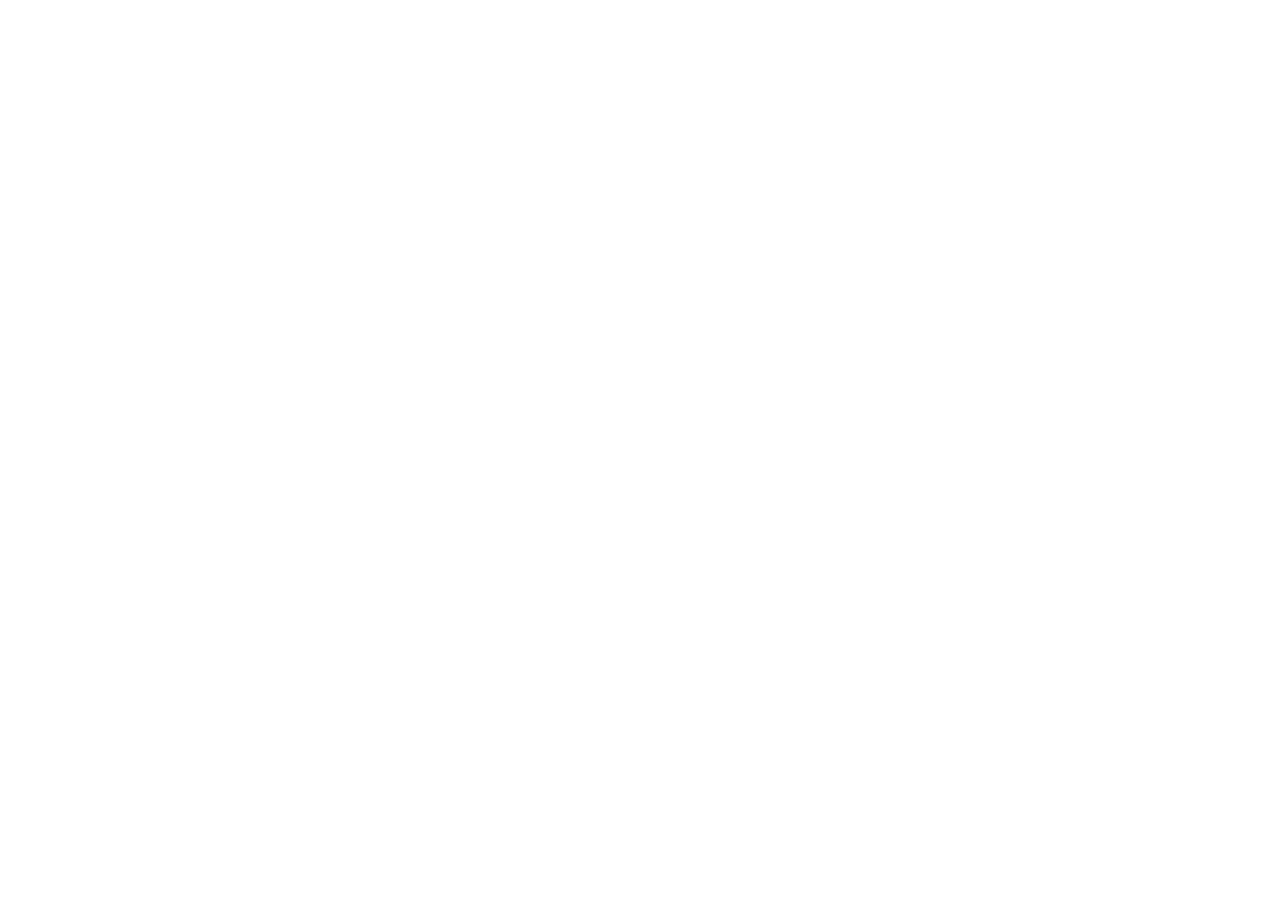
==== index.html @ 60f5cb7b "Add files via upload" ====
<!DOCTYPE html>
<html lang="en">
<head>
    <meta charset="UTF-8">
    <meta name="viewport" content="width=device-width, initial-scale=1.0">
    <title>VerusTCG</title>
</head>
<body>
    
</body>
</html>
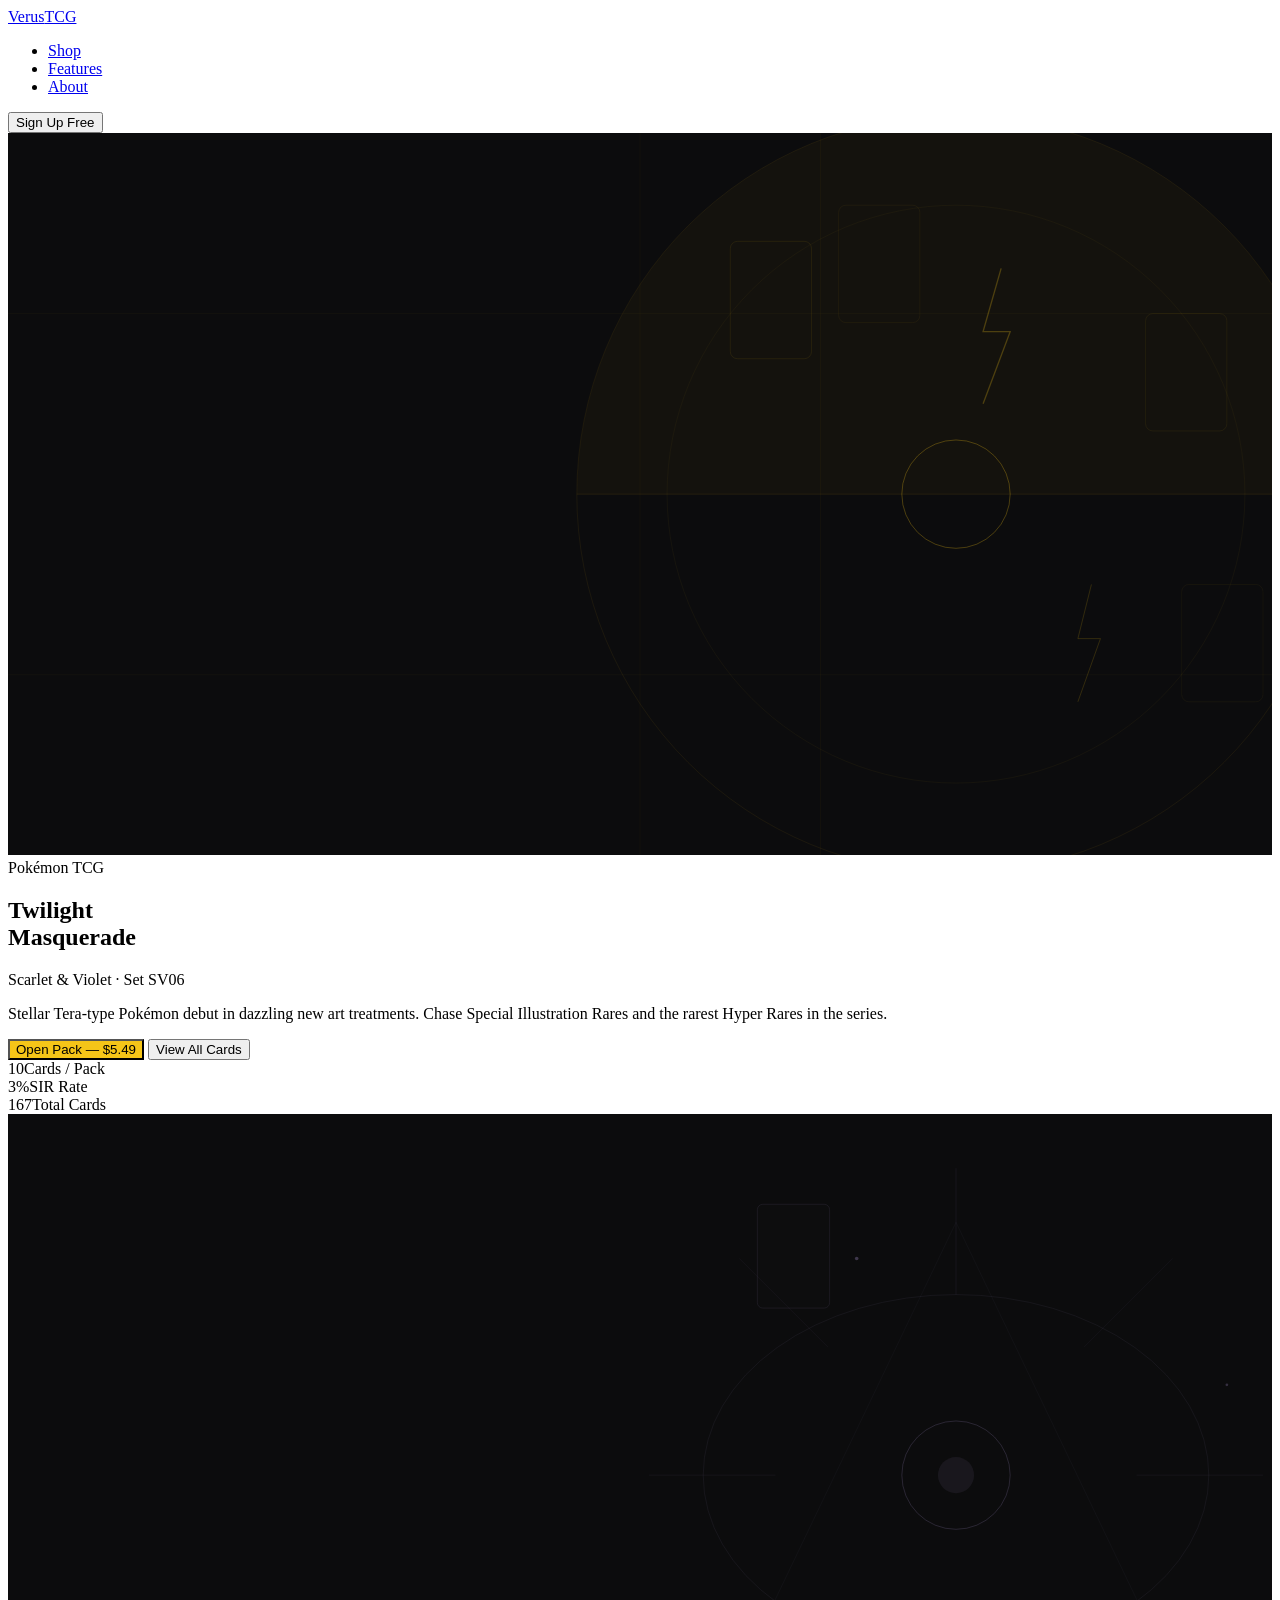
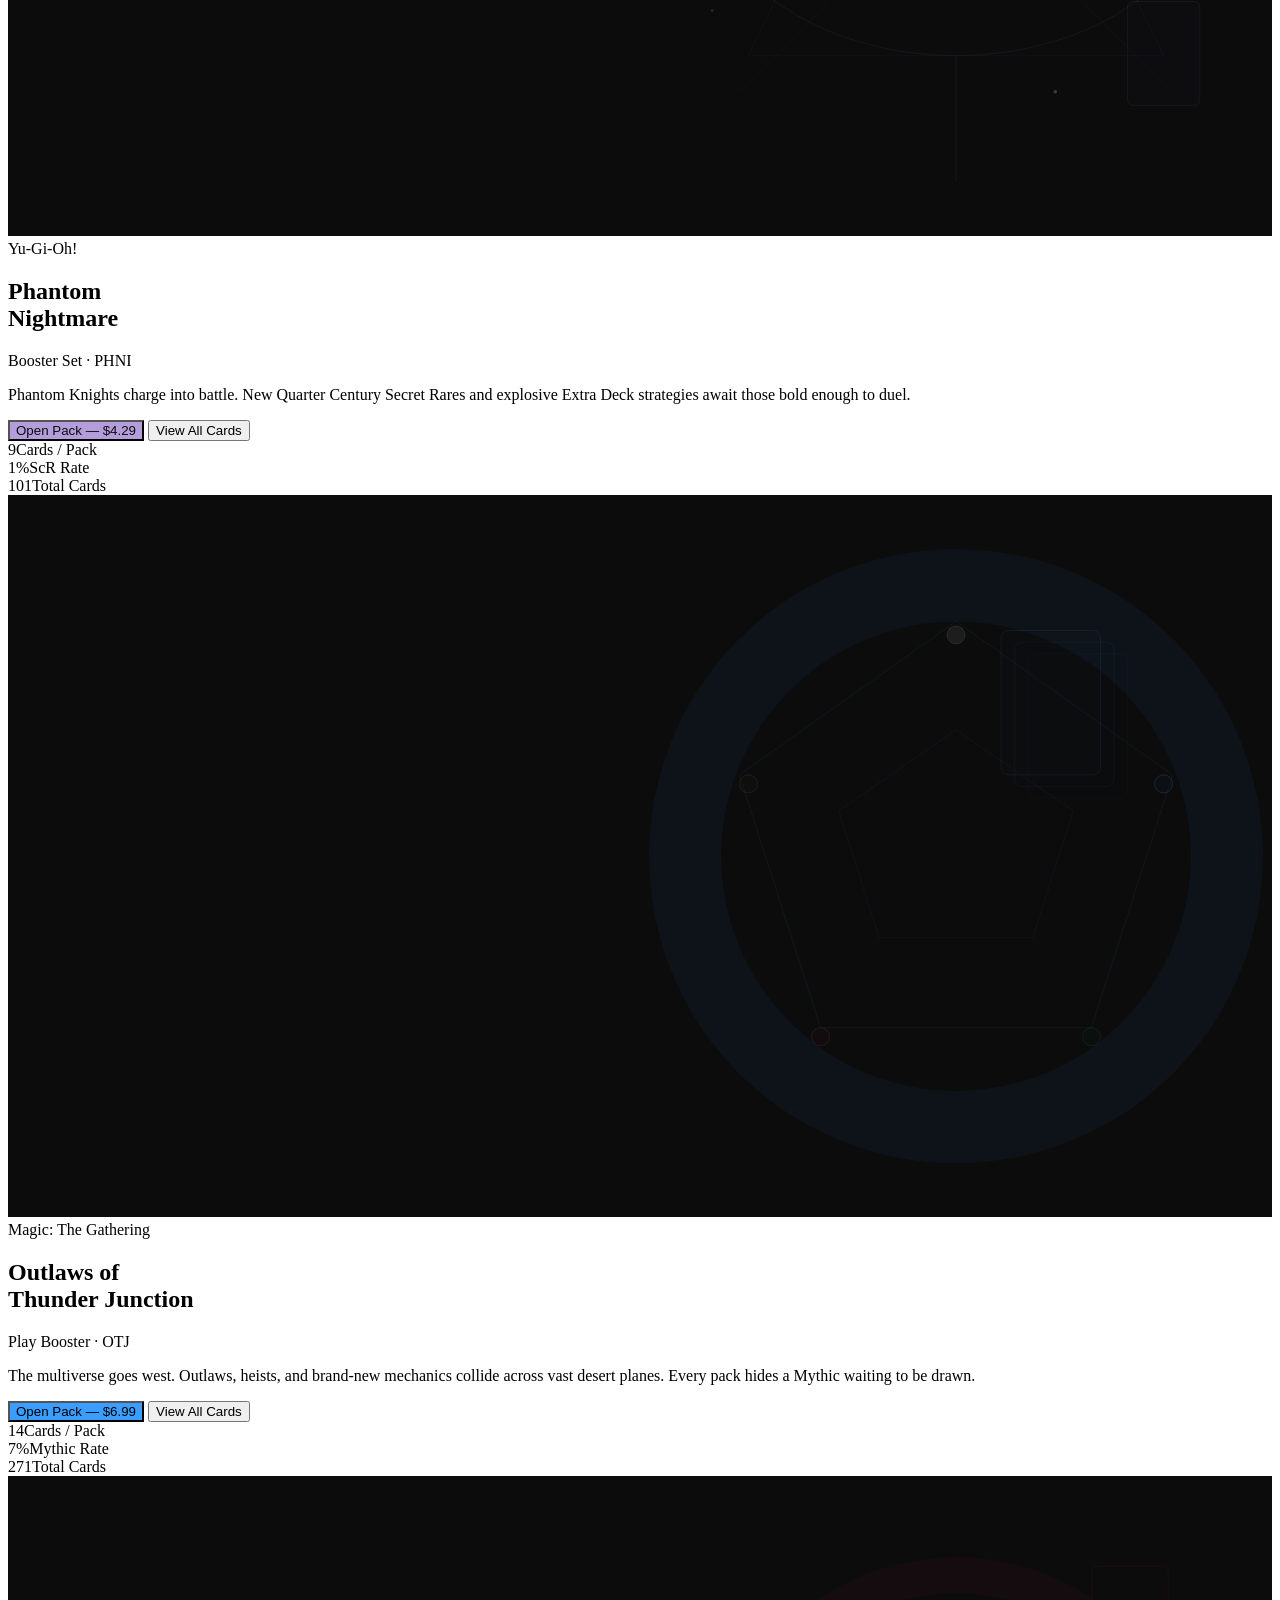
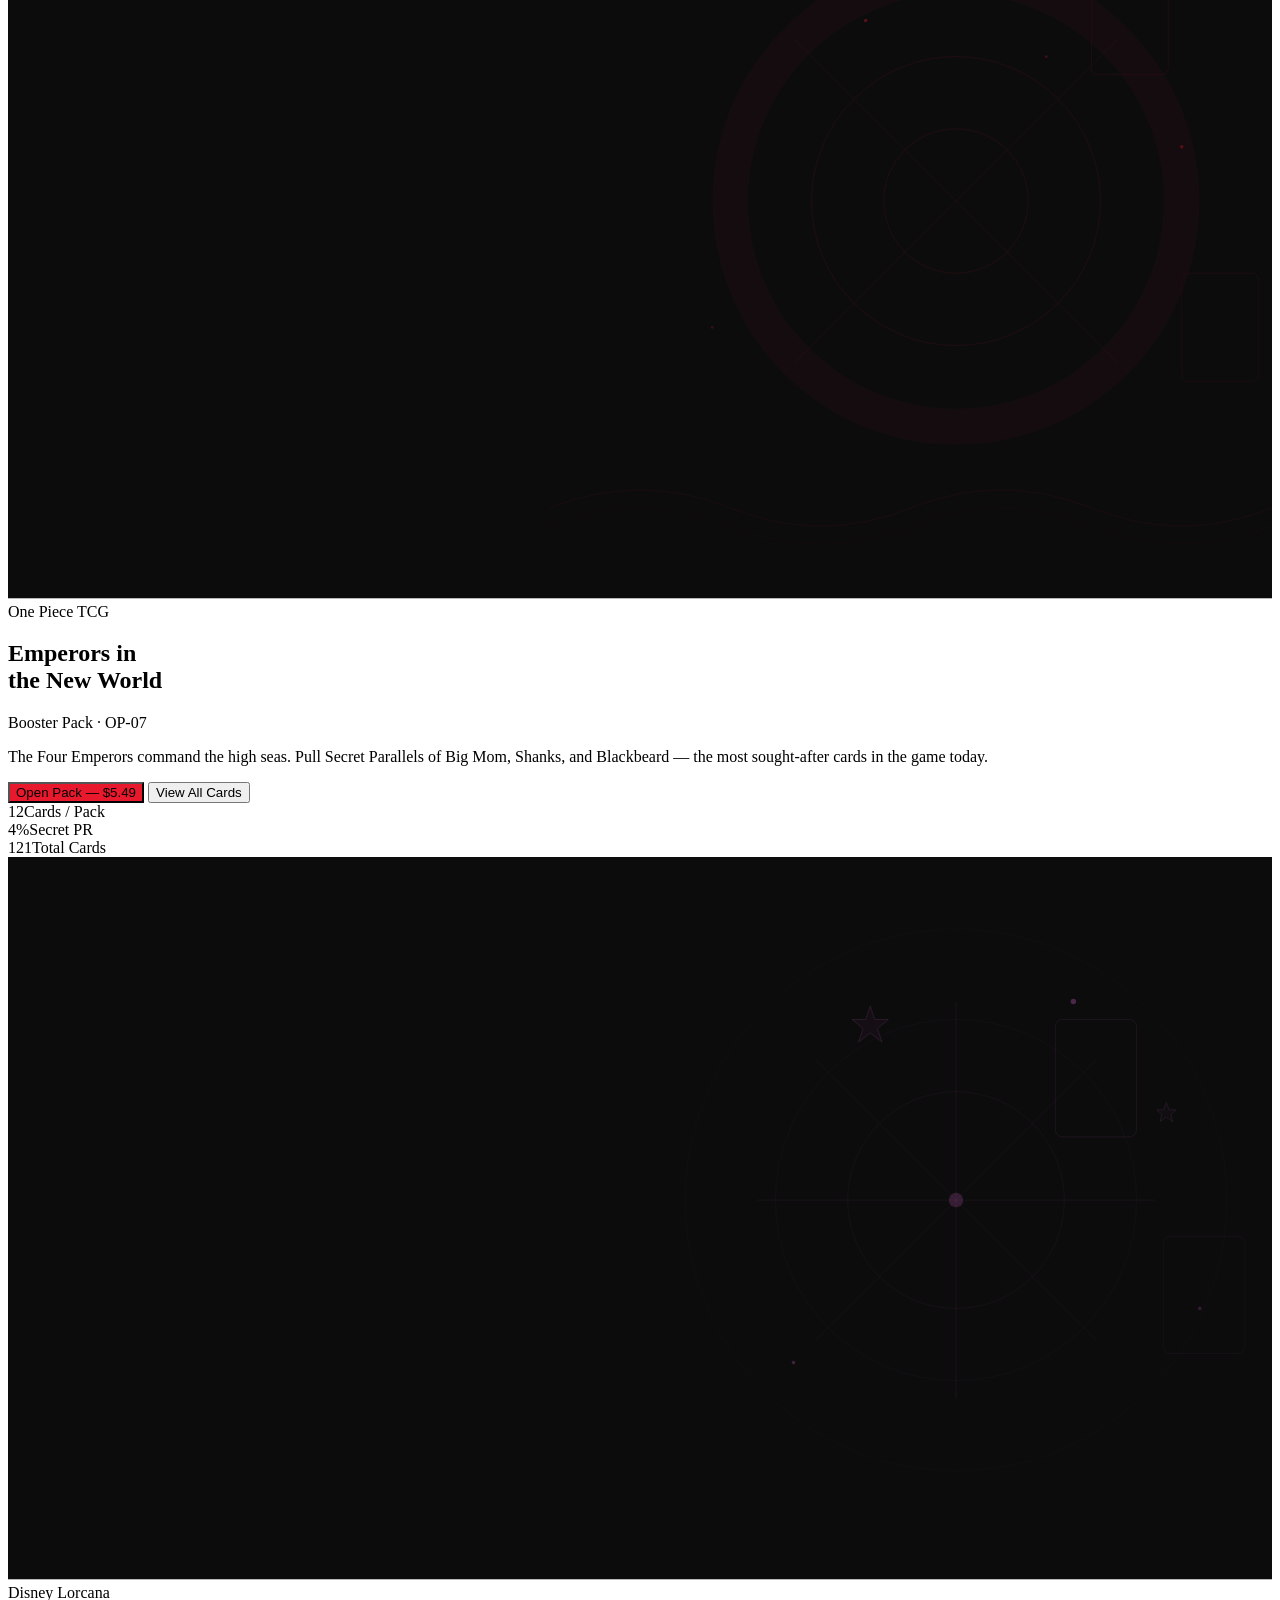
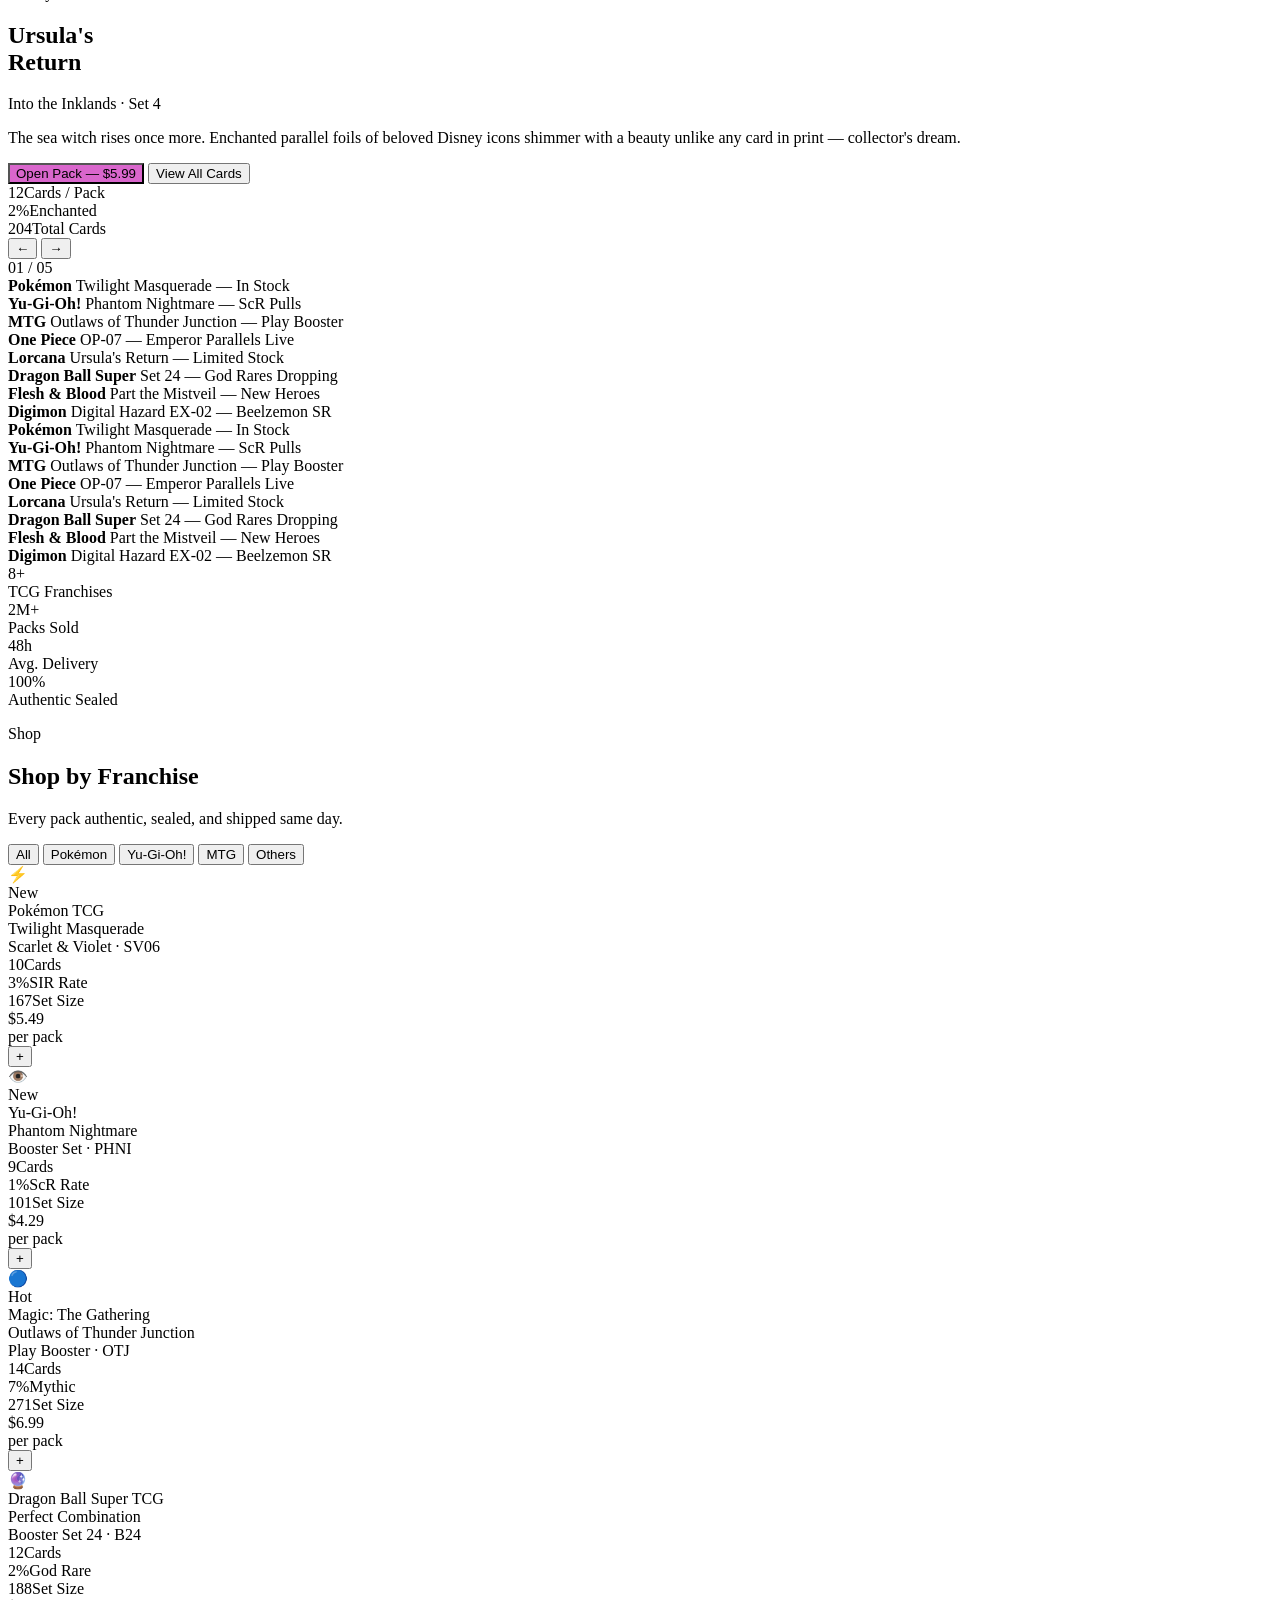
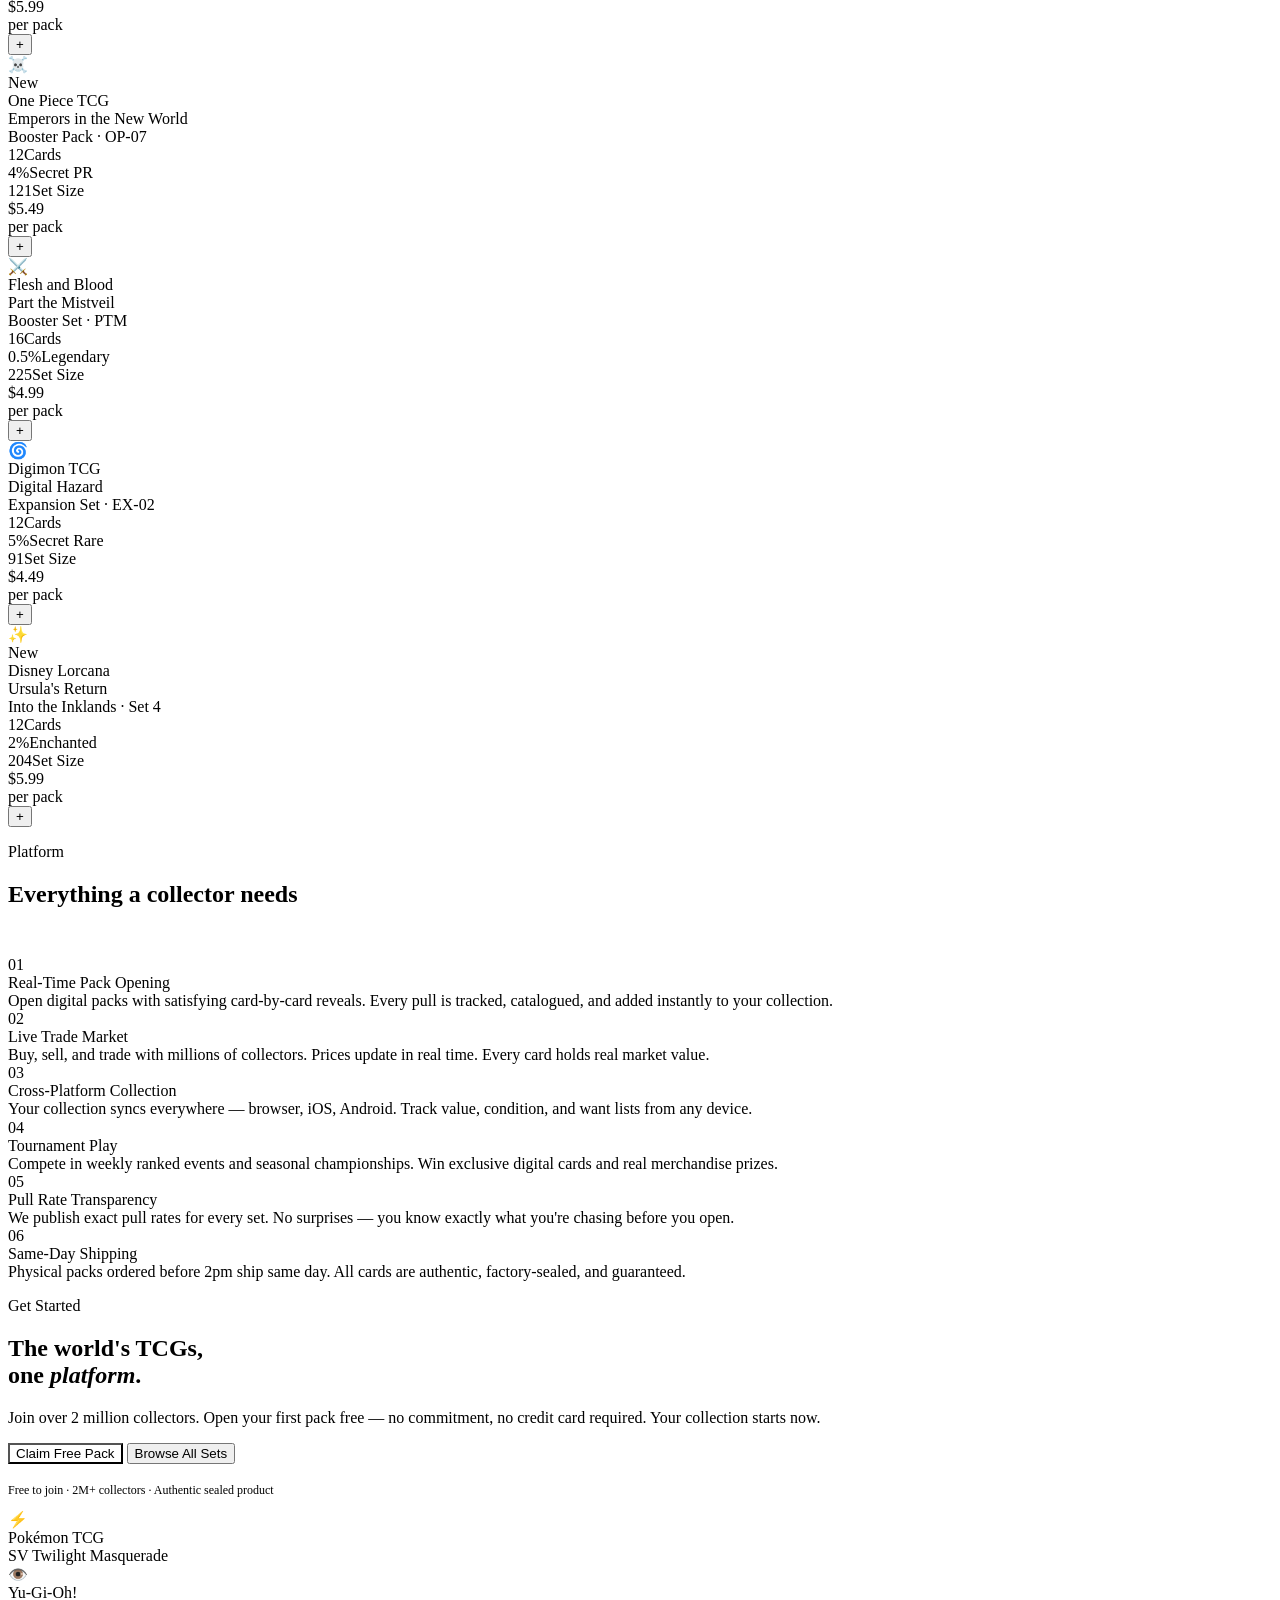
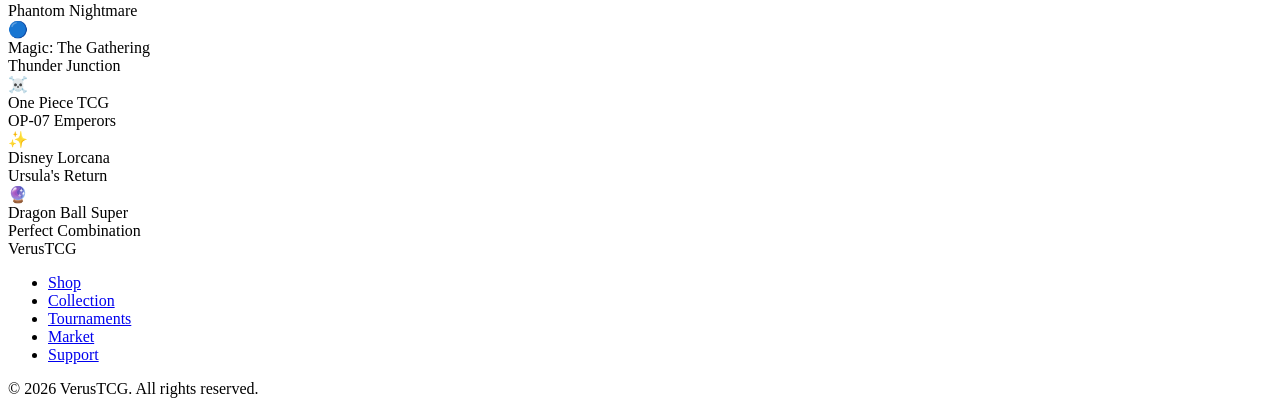
==== commit f1f1b104: "Update print statement from 'Hello' to 'Goodbye'" ====
--- a/index.html
+++ b/index.html
@@ -1,11 +1,621 @@
 <!DOCTYPE html>
 <html lang="en">
 <head>
-    <meta charset="UTF-8">
-    <meta name="viewport" content="width=device-width, initial-scale=1.0">
-    <title>VerusTCG</title>
+<meta charset="UTF-8">
+<meta name="viewport" content="width=device-width, initial-scale=1.0">
+<title>VerusTCG — Every Pack. Every Game.</title>
+<link rel="preconnect" href="https://fonts.googleapis.com">
+<link rel="preconnect" href="https://fonts.gstatic.com" crossorigin>
+<link href="https://fonts.googleapis.com/css2?family=DM+Sans:ital,wght@0,300;0,400;0,500;0,600;1,300&family=DM+Mono:wght@400;500&display=swap" rel="stylesheet">
+<link rel="stylesheet" href="style.css">
 </head>
 <body>
-    
+
+<!-- NAV -->
+<nav>
+  <a href="#" class="nav-logo">Verus<span>TCG</span></a>
+  <ul class="nav-links">
+    <li><a href="#packs">Shop</a></li>
+    <li><a href="#features">Features</a></li>
+    <li><a href="#stats">About</a></li>
+  </ul>
+  <div class="nav-right">
+    <button class="nav-btn">Sign Up Free</button>
+  </div>
+</nav>
+
+<!-- HERO SLIDESHOW -->
+<section id="hero">
+
+  <!-- Slide 1: Pokémon -->
+  <div class="slide slide-1 active" style="--slide-accent:#f5c518;">
+    <div class="slide-bg">
+      <div class="slide-art">
+        <svg width="100%" height="100%" viewBox="0 0 1400 800" preserveAspectRatio="xMidYMid slice" xmlns="http://www.w3.org/2000/svg">
+          <rect width="1400" height="800" fill="#0c0c0d"/>
+          <!-- Giant Pokéball silhouette right side -->
+          <circle cx="1050" cy="400" r="420" fill="none" stroke="#f5c518" stroke-width="0.5" opacity="0.15"/>
+          <circle cx="1050" cy="400" r="320" fill="none" stroke="#f5c518" stroke-width="0.5" opacity="0.1"/>
+          <circle cx="1050" cy="400" r="60" fill="none" stroke="#f5c518" stroke-width="1" opacity="0.3"/>
+          <line x1="630" y1="400" x2="1470" y2="400" stroke="#f5c518" stroke-width="0.5" opacity="0.2"/>
+          <!-- Pokéball top half fill hint -->
+          <path d="M630,400 A420,420 0 0 1 1470,400" fill="rgba(245,197,24,0.03)"/>
+          <!-- Floating card shapes -->
+          <rect x="800" y="120" width="90" height="130" rx="8" fill="none" stroke="#f5c518" stroke-width="0.5" opacity="0.18"/>
+          <rect x="920" y="80" width="90" height="130" rx="8" fill="none" stroke="#f5c518" stroke-width="0.5" opacity="0.12"/>
+          <rect x="1260" y="200" width="90" height="130" rx="8" fill="none" stroke="#f5c518" stroke-width="0.5" opacity="0.14"/>
+          <rect x="1300" y="500" width="90" height="130" rx="8" fill="none" stroke="#f5c518" stroke-width="0.5" opacity="0.1"/>
+          <!-- Grid lines -->
+          <line x1="700" y1="0" x2="700" y2="800" stroke="rgba(245,197,24,0.04)" stroke-width="1"/>
+          <line x1="900" y1="0" x2="900" y2="800" stroke="rgba(245,197,24,0.04)" stroke-width="1"/>
+          <line x1="0" y1="200" x2="1400" y2="200" stroke="rgba(245,197,24,0.03)" stroke-width="1"/>
+          <line x1="0" y1="600" x2="1400" y2="600" stroke="rgba(245,197,24,0.03)" stroke-width="1"/>
+          <!-- Electric bolts -->
+          <polyline points="1100,150 1080,220 1110,220 1080,300" fill="none" stroke="#f5c518" stroke-width="1.5" opacity="0.25"/>
+          <polyline points="1200,500 1185,560 1210,560 1185,630" fill="none" stroke="#f5c518" stroke-width="1" opacity="0.18"/>
+        </svg>
+      </div>
+    </div>
+    <div class="slide-overlay"></div>
+    <div class="slide-content">
+      <div class="slide-franchise" style="--slide-accent:#f5c518;">Pokémon TCG</div>
+      <h1 class="slide-title">Twilight<br>Masquerade</h1>
+      <p class="slide-set">Scarlet &amp; Violet · Set SV06</p>
+      <p class="slide-desc">Stellar Tera-type Pokémon debut in dazzling new art treatments. Chase Special Illustration Rares and the rarest Hyper Rares in the series.</p>
+      <div class="slide-actions">
+        <button class="btn-solid" style="background:#f5c518;">Open Pack — $5.49</button>
+        <button class="btn-ghost">View All Cards</button>
+      </div>
+    </div>
+    <div class="slide-strip">
+      <div class="strip-stat"><span class="strip-val">10</span>Cards / Pack</div>
+      <div class="strip-stat"><span class="strip-val">3%</span>SIR Rate</div>
+      <div class="strip-stat"><span class="strip-val">167</span>Total Cards</div>
+    </div>
+  </div>
+
+  <!-- Slide 2: Yu-Gi-Oh! -->
+  <div class="slide slide-2" style="--slide-accent:#b39ddb;">
+    <div class="slide-bg">
+      <div class="slide-art">
+        <svg width="100%" height="100%" viewBox="0 0 1400 800" preserveAspectRatio="xMidYMid slice" xmlns="http://www.w3.org/2000/svg">
+          <rect width="1400" height="800" fill="#0c0c0d"/>
+          <!-- Millennium Eye symbol -->
+          <ellipse cx="1050" cy="400" rx="280" ry="200" fill="none" stroke="#b39ddb" stroke-width="0.5" opacity="0.15"/>
+          <ellipse cx="1050" cy="400" rx="60" ry="60" fill="none" stroke="#b39ddb" stroke-width="0.8" opacity="0.25"/>
+          <circle cx="1050" cy="400" r="20" fill="rgba(179,157,219,0.08)"/>
+          <!-- Rays from eye -->
+          <line x1="1050" y1="200" x2="1050" y2="60" stroke="#b39ddb" stroke-width="0.5" opacity="0.15"/>
+          <line x1="1050" y1="600" x2="1050" y2="740" stroke="#b39ddb" stroke-width="0.5" opacity="0.15"/>
+          <line x1="850" y1="400" x2="710" y2="400" stroke="#b39ddb" stroke-width="0.5" opacity="0.12"/>
+          <line x1="1250" y1="400" x2="1390" y2="400" stroke="#b39ddb" stroke-width="0.5" opacity="0.12"/>
+          <line x1="908" y1="258" x2="810" y2="160" stroke="#b39ddb" stroke-width="0.5" opacity="0.1"/>
+          <line x1="1192" y1="258" x2="1290" y2="160" stroke="#b39ddb" stroke-width="0.5" opacity="0.1"/>
+          <line x1="908" y1="542" x2="810" y2="640" stroke="#b39ddb" stroke-width="0.5" opacity="0.1"/>
+          <line x1="1192" y1="542" x2="1290" y2="640" stroke="#b39ddb" stroke-width="0.5" opacity="0.1"/>
+          <!-- Card silhouettes -->
+          <rect x="830" y="100" width="80" height="115" rx="6" fill="rgba(179,157,219,0.04)" stroke="#b39ddb" stroke-width="0.5" opacity="0.2"/>
+          <rect x="1240" y="540" width="80" height="115" rx="6" fill="rgba(179,157,219,0.04)" stroke="#b39ddb" stroke-width="0.5" opacity="0.15"/>
+          <!-- Stars scattered -->
+          <circle cx="940" cy="160" r="2" fill="#b39ddb" opacity="0.3"/>
+          <circle cx="1160" cy="640" r="2" fill="#b39ddb" opacity="0.3"/>
+          <circle cx="1350" cy="300" r="1.5" fill="#b39ddb" opacity="0.25"/>
+          <circle cx="780" cy="550" r="1.5" fill="#b39ddb" opacity="0.2"/>
+          <!-- Pyramid triangle hint -->
+          <polygon points="1050,120 820,600 1280,600" fill="none" stroke="#b39ddb" stroke-width="0.4" opacity="0.1"/>
+        </svg>
+      </div>
+    </div>
+    <div class="slide-overlay"></div>
+    <div class="slide-content">
+      <div class="slide-franchise" style="--slide-accent:#b39ddb;">Yu-Gi-Oh!</div>
+      <h1 class="slide-title">Phantom<br>Nightmare</h1>
+      <p class="slide-set">Booster Set · PHNI</p>
+      <p class="slide-desc">Phantom Knights charge into battle. New Quarter Century Secret Rares and explosive Extra Deck strategies await those bold enough to duel.</p>
+      <div class="slide-actions">
+        <button class="btn-solid" style="background:#b39ddb;color:#0c0c0d;">Open Pack — $4.29</button>
+        <button class="btn-ghost">View All Cards</button>
+      </div>
+    </div>
+    <div class="slide-strip">
+      <div class="strip-stat"><span class="strip-val">9</span>Cards / Pack</div>
+      <div class="strip-stat"><span class="strip-val">1%</span>ScR Rate</div>
+      <div class="strip-stat"><span class="strip-val">101</span>Total Cards</div>
+    </div>
+  </div>
+
+  <!-- Slide 3: Magic The Gathering -->
+  <div class="slide slide-3" style="--slide-accent:#3b9eff;">
+    <div class="slide-bg">
+      <div class="slide-art">
+        <svg width="100%" height="100%" viewBox="0 0 1400 800" preserveAspectRatio="xMidYMid slice" xmlns="http://www.w3.org/2000/svg">
+          <rect width="1400" height="800" fill="#0c0c0d"/>
+          <!-- MTG pentagon (5 colors) -->
+          <polygon points="1050,140 1290,310 1200,590 900,590 810,310" fill="none" stroke="#3b9eff" stroke-width="0.6" opacity="0.15"/>
+          <!-- Inner pentagon -->
+          <polygon points="1050,260 1180,350 1135,490 965,490 920,350" fill="none" stroke="#3b9eff" stroke-width="0.5" opacity="0.12"/>
+          <!-- Mana color dots -->
+          <circle cx="1050" cy="155" r="10" fill="rgba(255,255,255,0.07)" stroke="rgba(255,255,255,0.2)" stroke-width="0.5"/>
+          <circle cx="1280" cy="320" r="10" fill="rgba(59,158,255,0.07)" stroke="#3b9eff" stroke-width="0.5" opacity="0.4"/>
+          <circle cx="1200" cy="600" r="10" fill="rgba(0,180,80,0.07)" stroke="#00b450" stroke-width="0.5" opacity="0.3"/>
+          <circle cx="900" cy="600" r="10" fill="rgba(255,80,80,0.07)" stroke="#ff5050" stroke-width="0.5" opacity="0.3"/>
+          <circle cx="820" cy="320" r="10" fill="rgba(180,120,60,0.07)" stroke="#b4783c" stroke-width="0.5" opacity="0.3"/>
+          <!-- Large card stack on right -->
+          <rect x="1100" y="150" width="110" height="160" rx="8" fill="rgba(59,158,255,0.04)" stroke="#3b9eff" stroke-width="0.5" opacity="0.2"/>
+          <rect x="1115" y="163" width="110" height="160" rx="8" fill="rgba(59,158,255,0.03)" stroke="#3b9eff" stroke-width="0.4" opacity="0.15"/>
+          <rect x="1130" y="176" width="110" height="160" rx="8" fill="rgba(59,158,255,0.03)" stroke="#3b9eff" stroke-width="0.3" opacity="0.1"/>
+          <!-- Orbits -->
+          <circle cx="1050" cy="400" r="300" fill="none" stroke="rgba(59,158,255,0.05)" stroke-width="80"/>
+        </svg>
+      </div>
+    </div>
+    <div class="slide-overlay"></div>
+    <div class="slide-content">
+      <div class="slide-franchise" style="--slide-accent:#3b9eff;">Magic: The Gathering</div>
+      <h1 class="slide-title">Outlaws of<br>Thunder Junction</h1>
+      <p class="slide-set">Play Booster · OTJ</p>
+      <p class="slide-desc">The multiverse goes west. Outlaws, heists, and brand-new mechanics collide across vast desert planes. Every pack hides a Mythic waiting to be drawn.</p>
+      <div class="slide-actions">
+        <button class="btn-solid" style="background:#3b9eff;">Open Pack — $6.99</button>
+        <button class="btn-ghost">View All Cards</button>
+      </div>
+    </div>
+    <div class="slide-strip">
+      <div class="strip-stat"><span class="strip-val">14</span>Cards / Pack</div>
+      <div class="strip-stat"><span class="strip-val">7%</span>Mythic Rate</div>
+      <div class="strip-stat"><span class="strip-val">271</span>Total Cards</div>
+    </div>
+  </div>
+
+  <!-- Slide 4: One Piece -->
+  <div class="slide slide-4" style="--slide-accent:#e8192c;">
+    <div class="slide-bg">
+      <div class="slide-art">
+        <svg width="100%" height="100%" viewBox="0 0 1400 800" preserveAspectRatio="xMidYMid slice" xmlns="http://www.w3.org/2000/svg">
+          <rect width="1400" height="800" fill="#0c0c0d"/>
+          <!-- Skull crossbones / Jolly Roger abstract -->
+          <circle cx="1050" cy="360" r="160" fill="none" stroke="#e8192c" stroke-width="0.6" opacity="0.18"/>
+          <circle cx="1050" cy="360" r="80" fill="rgba(232,25,44,0.04)" stroke="#e8192c" stroke-width="0.5" opacity="0.2"/>
+          <!-- Crossbones X shape -->
+          <line x1="870" y1="180" x2="1230" y2="540" stroke="#e8192c" stroke-width="0.6" opacity="0.12"/>
+          <line x1="1230" y1="180" x2="870" y2="540" stroke="#e8192c" stroke-width="0.6" opacity="0.12"/>
+          <!-- Wave lines bottom -->
+          <path d="M600,700 Q700,660 800,700 Q900,740 1000,700 Q1100,660 1200,700 Q1300,740 1400,700" fill="none" stroke="#e8192c" stroke-width="0.6" opacity="0.12"/>
+          <path d="M600,720 Q700,680 800,720 Q900,760 1000,720 Q1100,680 1200,720 Q1300,760 1400,720" fill="none" stroke="#e8192c" stroke-width="0.4" opacity="0.08"/>
+          <!-- Stars (Going Merry) -->
+          <circle cx="950" cy="160" r="2" fill="#e8192c" opacity="0.35"/>
+          <circle cx="1150" cy="200" r="1.5" fill="#e8192c" opacity="0.25"/>
+          <circle cx="1300" cy="300" r="2" fill="#e8192c" opacity="0.3"/>
+          <circle cx="780" cy="500" r="1.5" fill="#e8192c" opacity="0.2"/>
+          <!-- Card silhouettes vertical -->
+          <rect x="1200" y="100" width="85" height="120" rx="7" fill="none" stroke="#e8192c" stroke-width="0.5" opacity="0.2"/>
+          <rect x="1300" y="440" width="85" height="120" rx="7" fill="none" stroke="#e8192c" stroke-width="0.5" opacity="0.15"/>
+          <!-- Ring glow -->
+          <circle cx="1050" cy="360" r="250" fill="none" stroke="#e8192c" stroke-width="40" opacity="0.03"/>
+        </svg>
+      </div>
+    </div>
+    <div class="slide-overlay"></div>
+    <div class="slide-content">
+      <div class="slide-franchise" style="--slide-accent:#e8192c;">One Piece TCG</div>
+      <h1 class="slide-title">Emperors in<br>the New World</h1>
+      <p class="slide-set">Booster Pack · OP-07</p>
+      <p class="slide-desc">The Four Emperors command the high seas. Pull Secret Parallels of Big Mom, Shanks, and Blackbeard — the most sought-after cards in the game today.</p>
+      <div class="slide-actions">
+        <button class="btn-solid" style="background:#e8192c;">Open Pack — $5.49</button>
+        <button class="btn-ghost">View All Cards</button>
+      </div>
+    </div>
+    <div class="slide-strip">
+      <div class="strip-stat"><span class="strip-val">12</span>Cards / Pack</div>
+      <div class="strip-stat"><span class="strip-val">4%</span>Secret PR</div>
+      <div class="strip-stat"><span class="strip-val">121</span>Total Cards</div>
+    </div>
+  </div>
+
+  <!-- Slide 5: Disney Lorcana -->
+  <div class="slide slide-5" style="--slide-accent:#d966cc;">
+    <div class="slide-bg">
+      <div class="slide-art">
+        <svg width="100%" height="100%" viewBox="0 0 1400 800" preserveAspectRatio="xMidYMid slice" xmlns="http://www.w3.org/2000/svg">
+          <rect width="1400" height="800" fill="#0c0c0d"/>
+          <!-- Magic wand star burst -->
+          <circle cx="1050" cy="380" r="8" fill="rgba(217,102,204,0.2)"/>
+          <!-- Sparkle lines from center -->
+          <line x1="1050" y1="380" x2="1050" y2="160" stroke="#d966cc" stroke-width="0.6" opacity="0.15"/>
+          <line x1="1050" y1="380" x2="1050" y2="600" stroke="#d966cc" stroke-width="0.6" opacity="0.15"/>
+          <line x1="1050" y1="380" x2="830" y2="380" stroke="#d966cc" stroke-width="0.6" opacity="0.12"/>
+          <line x1="1050" y1="380" x2="1270" y2="380" stroke="#d966cc" stroke-width="0.6" opacity="0.12"/>
+          <line x1="1050" y1="380" x2="894" y2="224" stroke="#d966cc" stroke-width="0.5" opacity="0.1"/>
+          <line x1="1050" y1="380" x2="1206" y2="224" stroke="#d966cc" stroke-width="0.5" opacity="0.1"/>
+          <line x1="1050" y1="380" x2="894" y2="536" stroke="#d966cc" stroke-width="0.5" opacity="0.1"/>
+          <line x1="1050" y1="380" x2="1206" y2="536" stroke="#d966cc" stroke-width="0.5" opacity="0.1"/>
+          <!-- Concentric rings (enchanted glow) -->
+          <circle cx="1050" cy="380" r="120" fill="none" stroke="#d966cc" stroke-width="0.5" opacity="0.12"/>
+          <circle cx="1050" cy="380" r="200" fill="none" stroke="#d966cc" stroke-width="0.5" opacity="0.08"/>
+          <circle cx="1050" cy="380" r="300" fill="none" stroke="#d966cc" stroke-width="0.4" opacity="0.06"/>
+          <!-- Star sparkles scattered -->
+          <polygon points="950,180 955,165 960,180 975,180 963,190 968,205 955,195 942,205 947,190 935,180" fill="rgba(217,102,204,0.15)" stroke="#d966cc" stroke-width="0.5" opacity="0.3"/>
+          <polygon points="1280,280 1283,272 1286,280 1294,280 1288,285 1290,293 1283,288 1276,293 1278,285 1272,280" fill="rgba(217,102,204,0.1)" stroke="#d966cc" stroke-width="0.5" opacity="0.25"/>
+          <circle cx="1180" cy="160" r="3" fill="#d966cc" opacity="0.3"/>
+          <circle cx="870" cy="560" r="2" fill="#d966cc" opacity="0.25"/>
+          <circle cx="1320" cy="500" r="2" fill="#d966cc" opacity="0.2"/>
+          <!-- Card frames - enchanted style -->
+          <rect x="1160" y="180" width="90" height="130" rx="8" fill="none" stroke="#d966cc" stroke-width="0.5" opacity="0.2"/>
+          <rect x="1280" y="420" width="90" height="130" rx="8" fill="none" stroke="#d966cc" stroke-width="0.4" opacity="0.15"/>
+        </svg>
+      </div>
+    </div>
+    <div class="slide-overlay"></div>
+    <div class="slide-content">
+      <div class="slide-franchise" style="--slide-accent:#d966cc;">Disney Lorcana</div>
+      <h1 class="slide-title">Ursula's<br>Return</h1>
+      <p class="slide-set">Into the Inklands · Set 4</p>
+      <p class="slide-desc">The sea witch rises once more. Enchanted parallel foils of beloved Disney icons shimmer with a beauty unlike any card in print — collector's dream.</p>
+      <div class="slide-actions">
+        <button class="btn-solid" style="background:#d966cc;">Open Pack — $5.99</button>
+        <button class="btn-ghost">View All Cards</button>
+      </div>
+    </div>
+    <div class="slide-strip">
+      <div class="strip-stat"><span class="strip-val">12</span>Cards / Pack</div>
+      <div class="strip-stat"><span class="strip-val">2%</span>Enchanted</div>
+      <div class="strip-stat"><span class="strip-val">204</span>Total Cards</div>
+    </div>
+  </div>
+
+  <!-- Controls -->
+  <div class="slide-controls">
+    <div class="slide-dots">
+      <div class="dot active" data-idx="0"></div>
+      <div class="dot" data-idx="1"></div>
+      <div class="dot" data-idx="2"></div>
+      <div class="dot" data-idx="3"></div>
+      <div class="dot" data-idx="4"></div>
+    </div>
+    <div class="slide-arrows">
+      <button class="arrow-btn" id="prevBtn">&#8592;</button>
+      <button class="arrow-btn" id="nextBtn">&#8594;</button>
+    </div>
+    <span class="slide-counter" id="slideCounter">01 / 05</span>
+  </div>
+</section>
+
+<!-- TICKER -->
+<div class="ticker-wrap">
+  <div class="ticker">
+    <div class="ticker-item"><strong>Pokémon</strong> Twilight Masquerade — In Stock <div class="ticker-dot"></div></div>
+    <div class="ticker-item"><strong>Yu-Gi-Oh!</strong> Phantom Nightmare — ScR Pulls <div class="ticker-dot"></div></div>
+    <div class="ticker-item"><strong>MTG</strong> Outlaws of Thunder Junction — Play Booster <div class="ticker-dot"></div></div>
+    <div class="ticker-item"><strong>One Piece</strong> OP-07 — Emperor Parallels Live <div class="ticker-dot"></div></div>
+    <div class="ticker-item"><strong>Lorcana</strong> Ursula's Return — Limited Stock <div class="ticker-dot"></div></div>
+    <div class="ticker-item"><strong>Dragon Ball Super</strong> Set 24 — God Rares Dropping <div class="ticker-dot"></div></div>
+    <div class="ticker-item"><strong>Flesh &amp; Blood</strong> Part the Mistveil — New Heroes <div class="ticker-dot"></div></div>
+    <div class="ticker-item"><strong>Digimon</strong> Digital Hazard EX-02 — Beelzemon SR <div class="ticker-dot"></div></div>
+    <!-- duplicate for loop -->
+    <div class="ticker-item"><strong>Pokémon</strong> Twilight Masquerade — In Stock <div class="ticker-dot"></div></div>
+    <div class="ticker-item"><strong>Yu-Gi-Oh!</strong> Phantom Nightmare — ScR Pulls <div class="ticker-dot"></div></div>
+    <div class="ticker-item"><strong>MTG</strong> Outlaws of Thunder Junction — Play Booster <div class="ticker-dot"></div></div>
+    <div class="ticker-item"><strong>One Piece</strong> OP-07 — Emperor Parallels Live <div class="ticker-dot"></div></div>
+    <div class="ticker-item"><strong>Lorcana</strong> Ursula's Return — Limited Stock <div class="ticker-dot"></div></div>
+    <div class="ticker-item"><strong>Dragon Ball Super</strong> Set 24 — God Rares Dropping <div class="ticker-dot"></div></div>
+    <div class="ticker-item"><strong>Flesh &amp; Blood</strong> Part the Mistveil — New Heroes <div class="ticker-dot"></div></div>
+    <div class="ticker-item"><strong>Digimon</strong> Digital Hazard EX-02 — Beelzemon SR <div class="ticker-dot"></div></div>
+  </div>
+</div>
+
+<!-- STATS -->
+<section id="stats">
+  <div class="container">
+    <div class="stats-row">
+      <div class="stat-block">
+        <div class="stat-num">8<span>+</span></div>
+        <div class="stat-label">TCG Franchises</div>
+      </div>
+      <div class="stat-block">
+        <div class="stat-num">2M<span>+</span></div>
+        <div class="stat-label">Packs Sold</div>
+      </div>
+      <div class="stat-block">
+        <div class="stat-num">48h</div>
+        <div class="stat-label">Avg. Delivery</div>
+      </div>
+      <div class="stat-block">
+        <div class="stat-num">100<span>%</span></div>
+        <div class="stat-label">Authentic Sealed</div>
+      </div>
+    </div>
+  </div>
+</section>
+
+<!-- PACKS -->
+<section id="packs">
+  <div class="container">
+    <div class="packs-header reveal">
+      <div class="packs-header-left">
+        <p class="s-label">Shop</p>
+        <h2 class="s-title">Shop by Franchise</h2>
+        <p class="s-sub" style="margin-top:0.6rem;">Every pack authentic, sealed, and shipped same day.</p>
+      </div>
+      <div class="filter-tabs">
+        <button class="filter-tab on" data-filter="all">All</button>
+        <button class="filter-tab" data-filter="pokemon">Pokémon</button>
+        <button class="filter-tab" data-filter="yugioh">Yu-Gi-Oh!</button>
+        <button class="filter-tab" data-filter="mtg">MTG</button>
+        <button class="filter-tab" data-filter="other">Others</button>
+      </div>
+    </div>
+
+    <div class="packs-grid">
+
+      <!-- Pokémon -->
+      <div class="pack-card reveal" data-cat="pokemon" style="--pack-color:#f5c518;--pack-bg:rgba(245,197,24,0.1);">
+        <div class="pack-head">
+          <div class="pack-logo-icon">⚡</div>
+          <span class="pack-new-badge">New</span>
+        </div>
+        <div class="pack-franchise">Pokémon TCG</div>
+        <div class="pack-name">Twilight Masquerade</div>
+        <div class="pack-set">Scarlet &amp; Violet · SV06</div>
+        <div class="pack-stats">
+          <div class="pack-stat"><span class="pack-stat-val">10</span><span class="pack-stat-lbl">Cards</span></div>
+          <div class="pack-stat"><span class="pack-stat-val">3%</span><span class="pack-stat-lbl">SIR Rate</span></div>
+          <div class="pack-stat"><span class="pack-stat-val">167</span><span class="pack-stat-lbl">Set Size</span></div>
+        </div>
+        <div class="pack-footer">
+          <div><div class="pack-price">$5.49</div><div class="pack-price-sub">per pack</div></div>
+          <button class="pack-add-btn" style="--pack-color:#f5c518;">+</button>
+        </div>
+      </div>
+
+      <!-- Yu-Gi-Oh! -->
+      <div class="pack-card reveal" data-cat="yugioh" style="--pack-color:#b39ddb;--pack-bg:rgba(179,157,219,0.1);">
+        <div class="pack-head">
+          <div class="pack-logo-icon">👁️</div>
+          <span class="pack-new-badge">New</span>
+        </div>
+        <div class="pack-franchise">Yu-Gi-Oh!</div>
+        <div class="pack-name">Phantom Nightmare</div>
+        <div class="pack-set">Booster Set · PHNI</div>
+        <div class="pack-stats">
+          <div class="pack-stat"><span class="pack-stat-val">9</span><span class="pack-stat-lbl">Cards</span></div>
+          <div class="pack-stat"><span class="pack-stat-val">1%</span><span class="pack-stat-lbl">ScR Rate</span></div>
+          <div class="pack-stat"><span class="pack-stat-val">101</span><span class="pack-stat-lbl">Set Size</span></div>
+        </div>
+        <div class="pack-footer">
+          <div><div class="pack-price">$4.29</div><div class="pack-price-sub">per pack</div></div>
+          <button class="pack-add-btn" style="--pack-color:#b39ddb;">+</button>
+        </div>
+      </div>
+
+      <!-- MTG -->
+      <div class="pack-card reveal" data-cat="mtg" style="--pack-color:#3b9eff;--pack-bg:rgba(59,158,255,0.1);">
+        <div class="pack-head">
+          <div class="pack-logo-icon">🔵</div>
+          <span class="pack-new-badge">Hot</span>
+        </div>
+        <div class="pack-franchise">Magic: The Gathering</div>
+        <div class="pack-name">Outlaws of Thunder Junction</div>
+        <div class="pack-set">Play Booster · OTJ</div>
+        <div class="pack-stats">
+          <div class="pack-stat"><span class="pack-stat-val">14</span><span class="pack-stat-lbl">Cards</span></div>
+          <div class="pack-stat"><span class="pack-stat-val">7%</span><span class="pack-stat-lbl">Mythic</span></div>
+          <div class="pack-stat"><span class="pack-stat-val">271</span><span class="pack-stat-lbl">Set Size</span></div>
+        </div>
+        <div class="pack-footer">
+          <div><div class="pack-price">$6.99</div><div class="pack-price-sub">per pack</div></div>
+          <button class="pack-add-btn" style="--pack-color:#3b9eff;">+</button>
+        </div>
+      </div>
+
+      <!-- Dragon Ball Super -->
+      <div class="pack-card reveal" data-cat="other" style="--pack-color:#ff6b00;--pack-bg:rgba(255,107,0,0.1);">
+        <div class="pack-head">
+          <div class="pack-logo-icon">🔮</div>
+        </div>
+        <div class="pack-franchise">Dragon Ball Super TCG</div>
+        <div class="pack-name">Perfect Combination</div>
+        <div class="pack-set">Booster Set 24 · B24</div>
+        <div class="pack-stats">
+          <div class="pack-stat"><span class="pack-stat-val">12</span><span class="pack-stat-lbl">Cards</span></div>
+          <div class="pack-stat"><span class="pack-stat-val">2%</span><span class="pack-stat-lbl">God Rare</span></div>
+          <div class="pack-stat"><span class="pack-stat-val">188</span><span class="pack-stat-lbl">Set Size</span></div>
+        </div>
+        <div class="pack-footer">
+          <div><div class="pack-price">$5.99</div><div class="pack-price-sub">per pack</div></div>
+          <button class="pack-add-btn" style="--pack-color:#ff6b00;">+</button>
+        </div>
+      </div>
+
+      <!-- One Piece -->
+      <div class="pack-card reveal" data-cat="other" style="--pack-color:#e8192c;--pack-bg:rgba(232,25,44,0.1);">
+        <div class="pack-head">
+          <div class="pack-logo-icon">☠️</div>
+          <span class="pack-new-badge">New</span>
+        </div>
+        <div class="pack-franchise">One Piece TCG</div>
+        <div class="pack-name">Emperors in the New World</div>
+        <div class="pack-set">Booster Pack · OP-07</div>
+        <div class="pack-stats">
+          <div class="pack-stat"><span class="pack-stat-val">12</span><span class="pack-stat-lbl">Cards</span></div>
+          <div class="pack-stat"><span class="pack-stat-val">4%</span><span class="pack-stat-lbl">Secret PR</span></div>
+          <div class="pack-stat"><span class="pack-stat-val">121</span><span class="pack-stat-lbl">Set Size</span></div>
+        </div>
+        <div class="pack-footer">
+          <div><div class="pack-price">$5.49</div><div class="pack-price-sub">per pack</div></div>
+          <button class="pack-add-btn" style="--pack-color:#e8192c;">+</button>
+        </div>
+      </div>
+
+      <!-- Flesh and Blood -->
+      <div class="pack-card reveal" data-cat="other" style="--pack-color:#e57373;--pack-bg:rgba(229,115,115,0.1);">
+        <div class="pack-head">
+          <div class="pack-logo-icon">⚔️</div>
+        </div>
+        <div class="pack-franchise">Flesh and Blood</div>
+        <div class="pack-name">Part the Mistveil</div>
+        <div class="pack-set">Booster Set · PTM</div>
+        <div class="pack-stats">
+          <div class="pack-stat"><span class="pack-stat-val">16</span><span class="pack-stat-lbl">Cards</span></div>
+          <div class="pack-stat"><span class="pack-stat-val">0.5%</span><span class="pack-stat-lbl">Legendary</span></div>
+          <div class="pack-stat"><span class="pack-stat-val">225</span><span class="pack-stat-lbl">Set Size</span></div>
+        </div>
+        <div class="pack-footer">
+          <div><div class="pack-price">$4.99</div><div class="pack-price-sub">per pack</div></div>
+          <button class="pack-add-btn" style="--pack-color:#e57373;">+</button>
+        </div>
+      </div>
+
+      <!-- Digimon -->
+      <div class="pack-card reveal" data-cat="other" style="--pack-color:#00c8c8;--pack-bg:rgba(0,200,200,0.08);">
+        <div class="pack-head">
+          <div class="pack-logo-icon">🌀</div>
+        </div>
+        <div class="pack-franchise">Digimon TCG</div>
+        <div class="pack-name">Digital Hazard</div>
+        <div class="pack-set">Expansion Set · EX-02</div>
+        <div class="pack-stats">
+          <div class="pack-stat"><span class="pack-stat-val">12</span><span class="pack-stat-lbl">Cards</span></div>
+          <div class="pack-stat"><span class="pack-stat-val">5%</span><span class="pack-stat-lbl">Secret Rare</span></div>
+          <div class="pack-stat"><span class="pack-stat-val">91</span><span class="pack-stat-lbl">Set Size</span></div>
+        </div>
+        <div class="pack-footer">
+          <div><div class="pack-price">$4.49</div><div class="pack-price-sub">per pack</div></div>
+          <button class="pack-add-btn" style="--pack-color:#00c8c8;">+</button>
+        </div>
+      </div>
+
+      <!-- Lorcana -->
+      <div class="pack-card reveal" data-cat="other" style="--pack-color:#d966cc;--pack-bg:rgba(217,102,204,0.1);">
+        <div class="pack-head">
+          <div class="pack-logo-icon">✨</div>
+          <span class="pack-new-badge">New</span>
+        </div>
+        <div class="pack-franchise">Disney Lorcana</div>
+        <div class="pack-name">Ursula's Return</div>
+        <div class="pack-set">Into the Inklands · Set 4</div>
+        <div class="pack-stats">
+          <div class="pack-stat"><span class="pack-stat-val">12</span><span class="pack-stat-lbl">Cards</span></div>
+          <div class="pack-stat"><span class="pack-stat-val">2%</span><span class="pack-stat-lbl">Enchanted</span></div>
+          <div class="pack-stat"><span class="pack-stat-val">204</span><span class="pack-stat-lbl">Set Size</span></div>
+        </div>
+        <div class="pack-footer">
+          <div><div class="pack-price">$5.99</div><div class="pack-price-sub">per pack</div></div>
+          <button class="pack-add-btn" style="--pack-color:#d966cc;">+</button>
+        </div>
+      </div>
+
+    </div>
+  </div>
+</section>
+
+<!-- FEATURES -->
+<section id="features">
+  <div class="container">
+    <div style="margin-bottom:3rem;" class="reveal">
+      <p class="s-label">Platform</p>
+      <h2 class="s-title">Everything a collector needs</h2>
+    </div>
+    <div class="features-row reveal">
+      <div class="feat">
+        <div class="feat-num">01</div>
+        <div class="feat-title">Real-Time Pack Opening</div>
+        <div class="feat-text">Open digital packs with satisfying card-by-card reveals. Every pull is tracked, catalogued, and added instantly to your collection.</div>
+      </div>
+      <div class="feat">
+        <div class="feat-num">02</div>
+        <div class="feat-title">Live Trade Market</div>
+        <div class="feat-text">Buy, sell, and trade with millions of collectors. Prices update in real time. Every card holds real market value.</div>
+      </div>
+      <div class="feat">
+        <div class="feat-num">03</div>
+        <div class="feat-title">Cross-Platform Collection</div>
+        <div class="feat-text">Your collection syncs everywhere — browser, iOS, Android. Track value, condition, and want lists from any device.</div>
+      </div>
+    </div>
+    <div class="features-row reveal" style="margin-top:1px; border-top:none;">
+      <div class="feat">
+        <div class="feat-num">04</div>
+        <div class="feat-title">Tournament Play</div>
+        <div class="feat-text">Compete in weekly ranked events and seasonal championships. Win exclusive digital cards and real merchandise prizes.</div>
+      </div>
+      <div class="feat">
+        <div class="feat-num">05</div>
+        <div class="feat-title">Pull Rate Transparency</div>
+        <div class="feat-text">We publish exact pull rates for every set. No surprises — you know exactly what you're chasing before you open.</div>
+      </div>
+      <div class="feat">
+        <div class="feat-num">06</div>
+        <div class="feat-title">Same-Day Shipping</div>
+        <div class="feat-text">Physical packs ordered before 2pm ship same day. All cards are authentic, factory-sealed, and guaranteed.</div>
+      </div>
+    </div>
+  </div>
+</section>
+
+<!-- CTA -->
+<section id="cta">
+  <div class="container">
+    <div class="cta-inner reveal">
+      <div>
+        <p class="s-label" style="margin-bottom:1rem;">Get Started</p>
+        <h2 class="cta-title">The world's TCGs,<br>one <em>platform</em>.</h2>
+        <p class="cta-text">Join over 2 million collectors. Open your first pack free — no commitment, no credit card required. Your collection starts now.</p>
+        <div class="cta-actions">
+          <button class="btn-solid" style="background:var(--accent);color:var(--bg);">Claim Free Pack</button>
+          <button class="btn-ghost">Browse All Sets</button>
+        </div>
+        <p style="margin-top:1.2rem;font-size:0.75rem;color:var(--muted);">Free to join · 2M+ collectors · Authentic sealed product</p>
+      </div>
+      <div class="cta-visual">
+        <div class="cta-tile">
+          <div class="cta-tile-icon">⚡</div>
+          <div class="cta-tile-name">Pokémon TCG</div>
+          <div class="cta-tile-val">SV Twilight Masquerade</div>
+        </div>
+        <div class="cta-tile">
+          <div class="cta-tile-icon">👁️</div>
+          <div class="cta-tile-name">Yu-Gi-Oh!</div>
+          <div class="cta-tile-val">Phantom Nightmare</div>
+        </div>
+        <div class="cta-tile">
+          <div class="cta-tile-icon">🔵</div>
+          <div class="cta-tile-name">Magic: The Gathering</div>
+          <div class="cta-tile-val">Thunder Junction</div>
+        </div>
+        <div class="cta-tile">
+          <div class="cta-tile-icon">☠️</div>
+          <div class="cta-tile-name">One Piece TCG</div>
+          <div class="cta-tile-val">OP-07 Emperors</div>
+        </div>
+        <div class="cta-tile">
+          <div class="cta-tile-icon">✨</div>
+          <div class="cta-tile-name">Disney Lorcana</div>
+          <div class="cta-tile-val">Ursula's Return</div>
+        </div>
+        <div class="cta-tile">
+          <div class="cta-tile-icon">🔮</div>
+          <div class="cta-tile-name">Dragon Ball Super</div>
+          <div class="cta-tile-val">Perfect Combination</div>
+        </div>
+      </div>
+    </div>
+  </div>
+</section>
+
+<!-- FOOTER -->
+<footer>
+  <div class="footer-logo">Verus<span>TCG</span></div>
+  <ul class="footer-links">
+    <li><a href="#">Shop</a></li>
+    <li><a href="#">Collection</a></li>
+    <li><a href="#">Tournaments</a></li>
+    <li><a href="#">Market</a></li>
+    <li><a href="#">Support</a></li>
+  </ul>
+  <div class="footer-copy">© 2026 VerusTCG. All rights reserved.</div>
+</footer>
+
+<script src="main.js"></script>
 </body>
-</html>+</html>
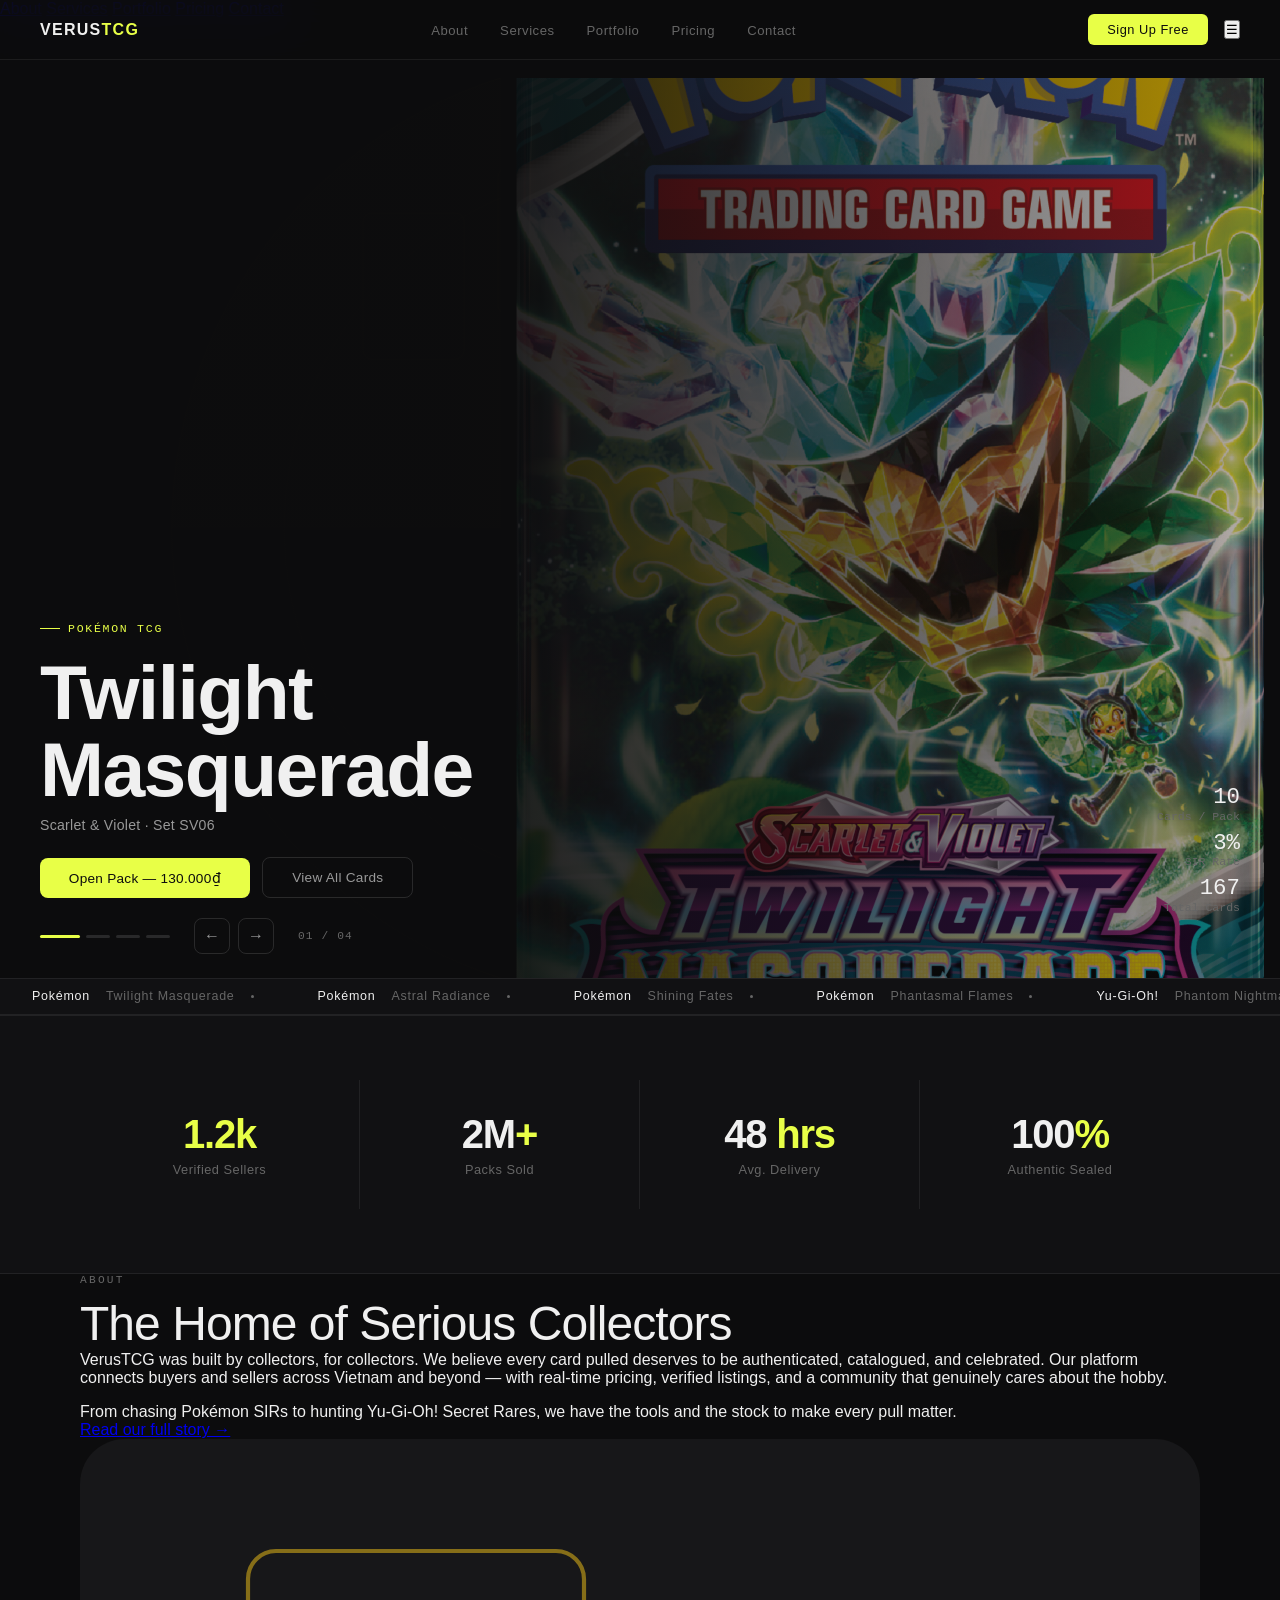
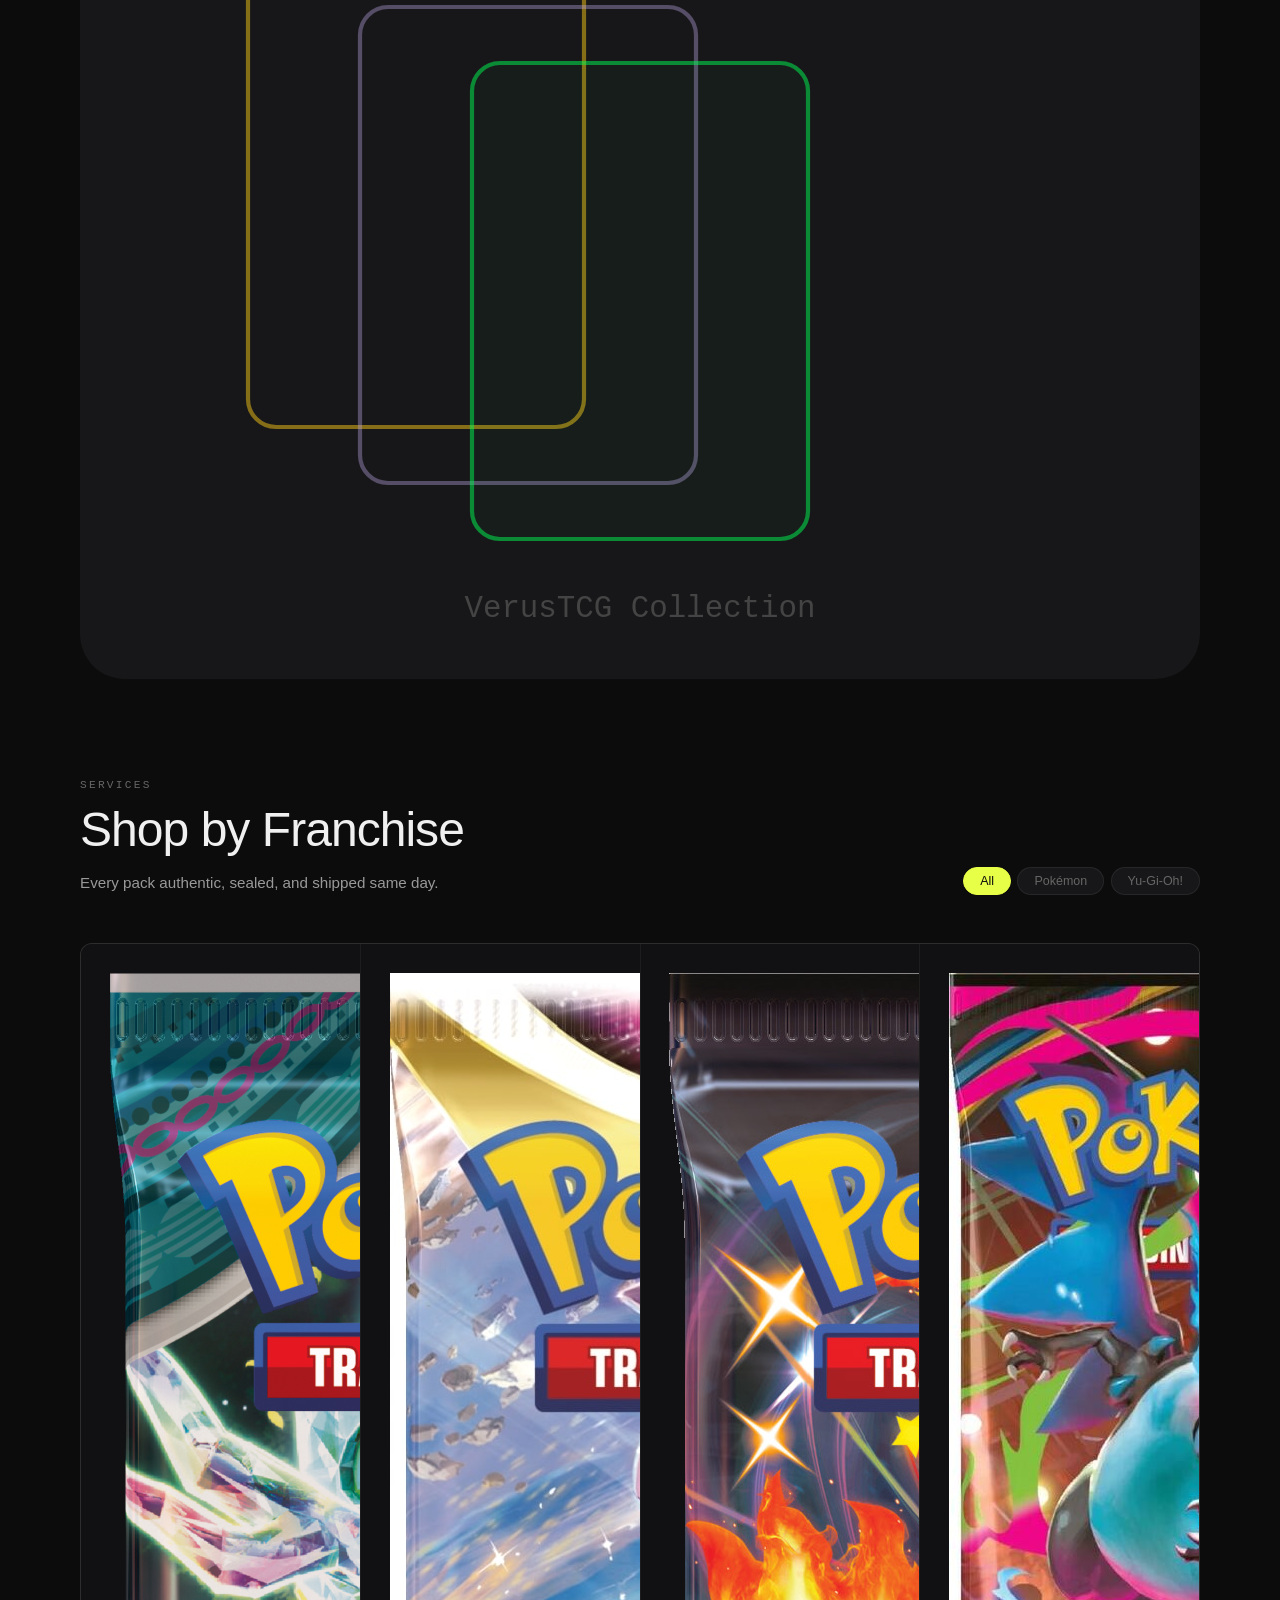
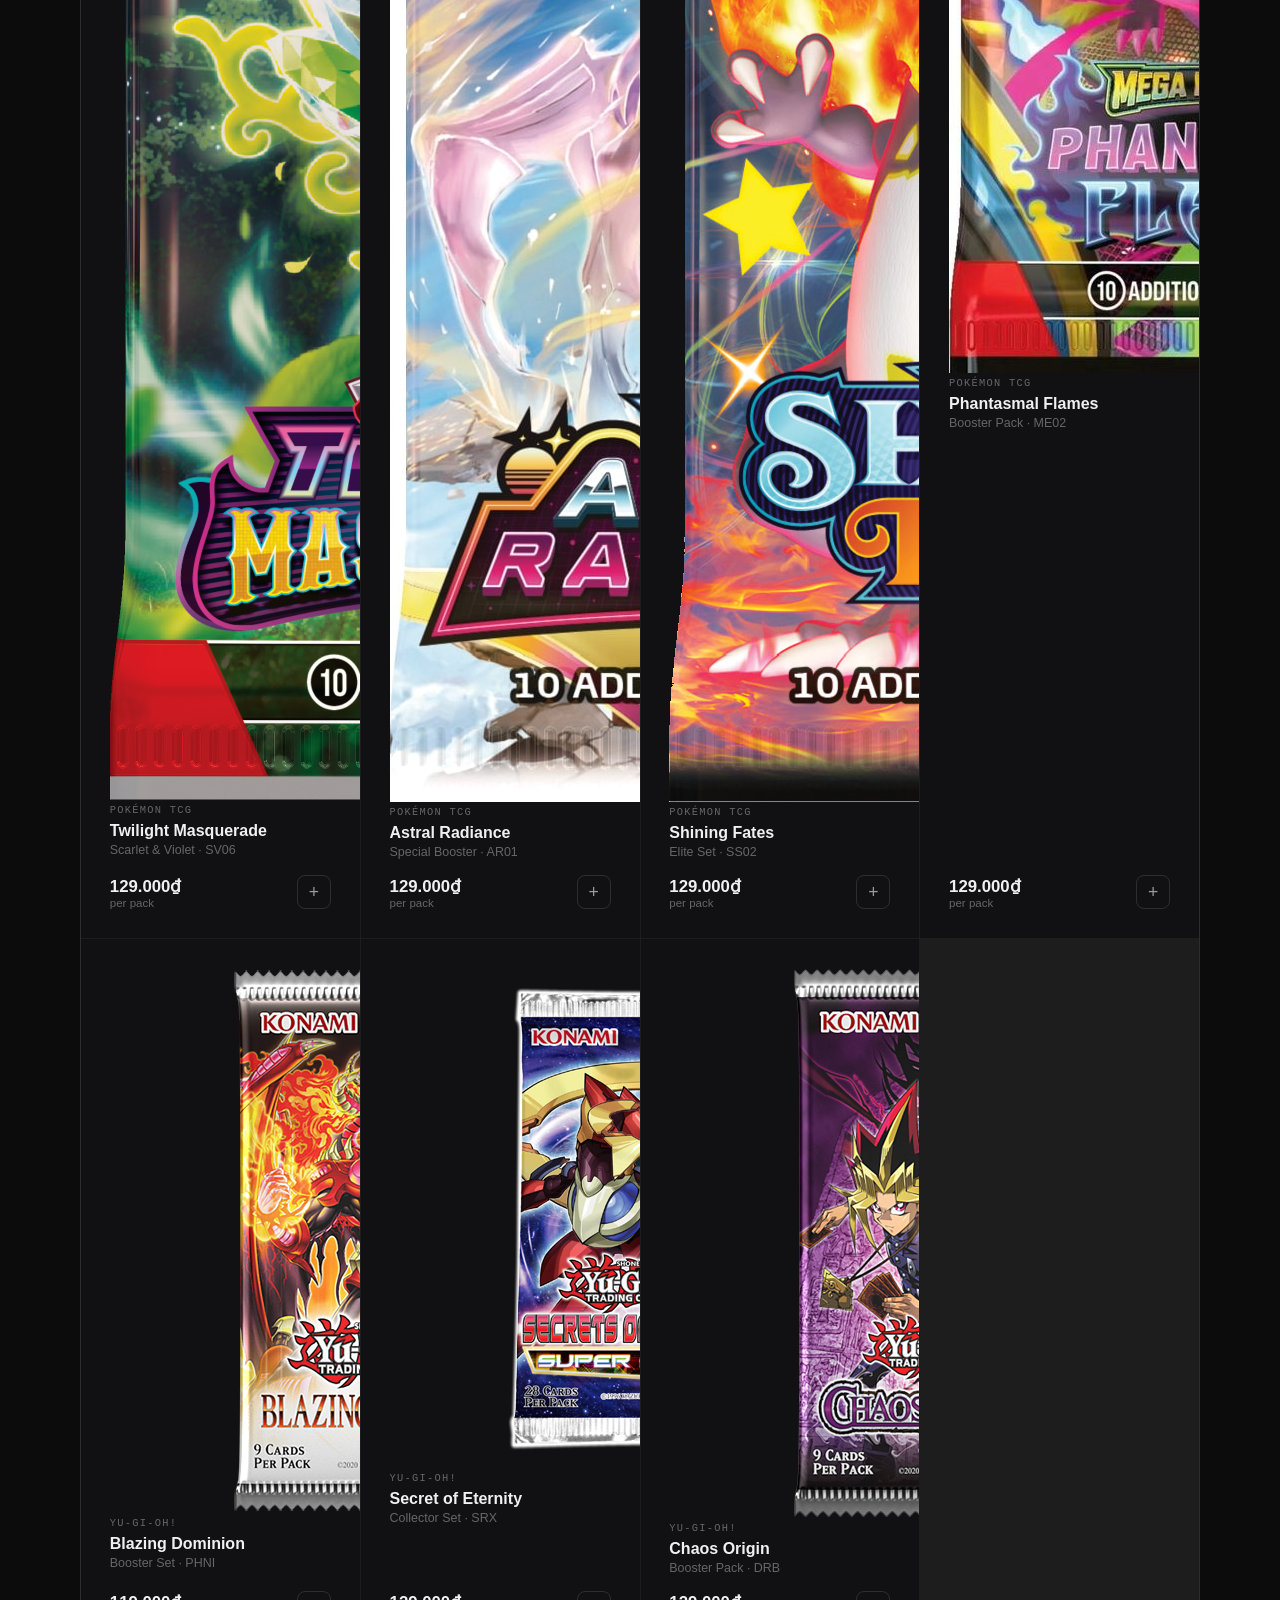
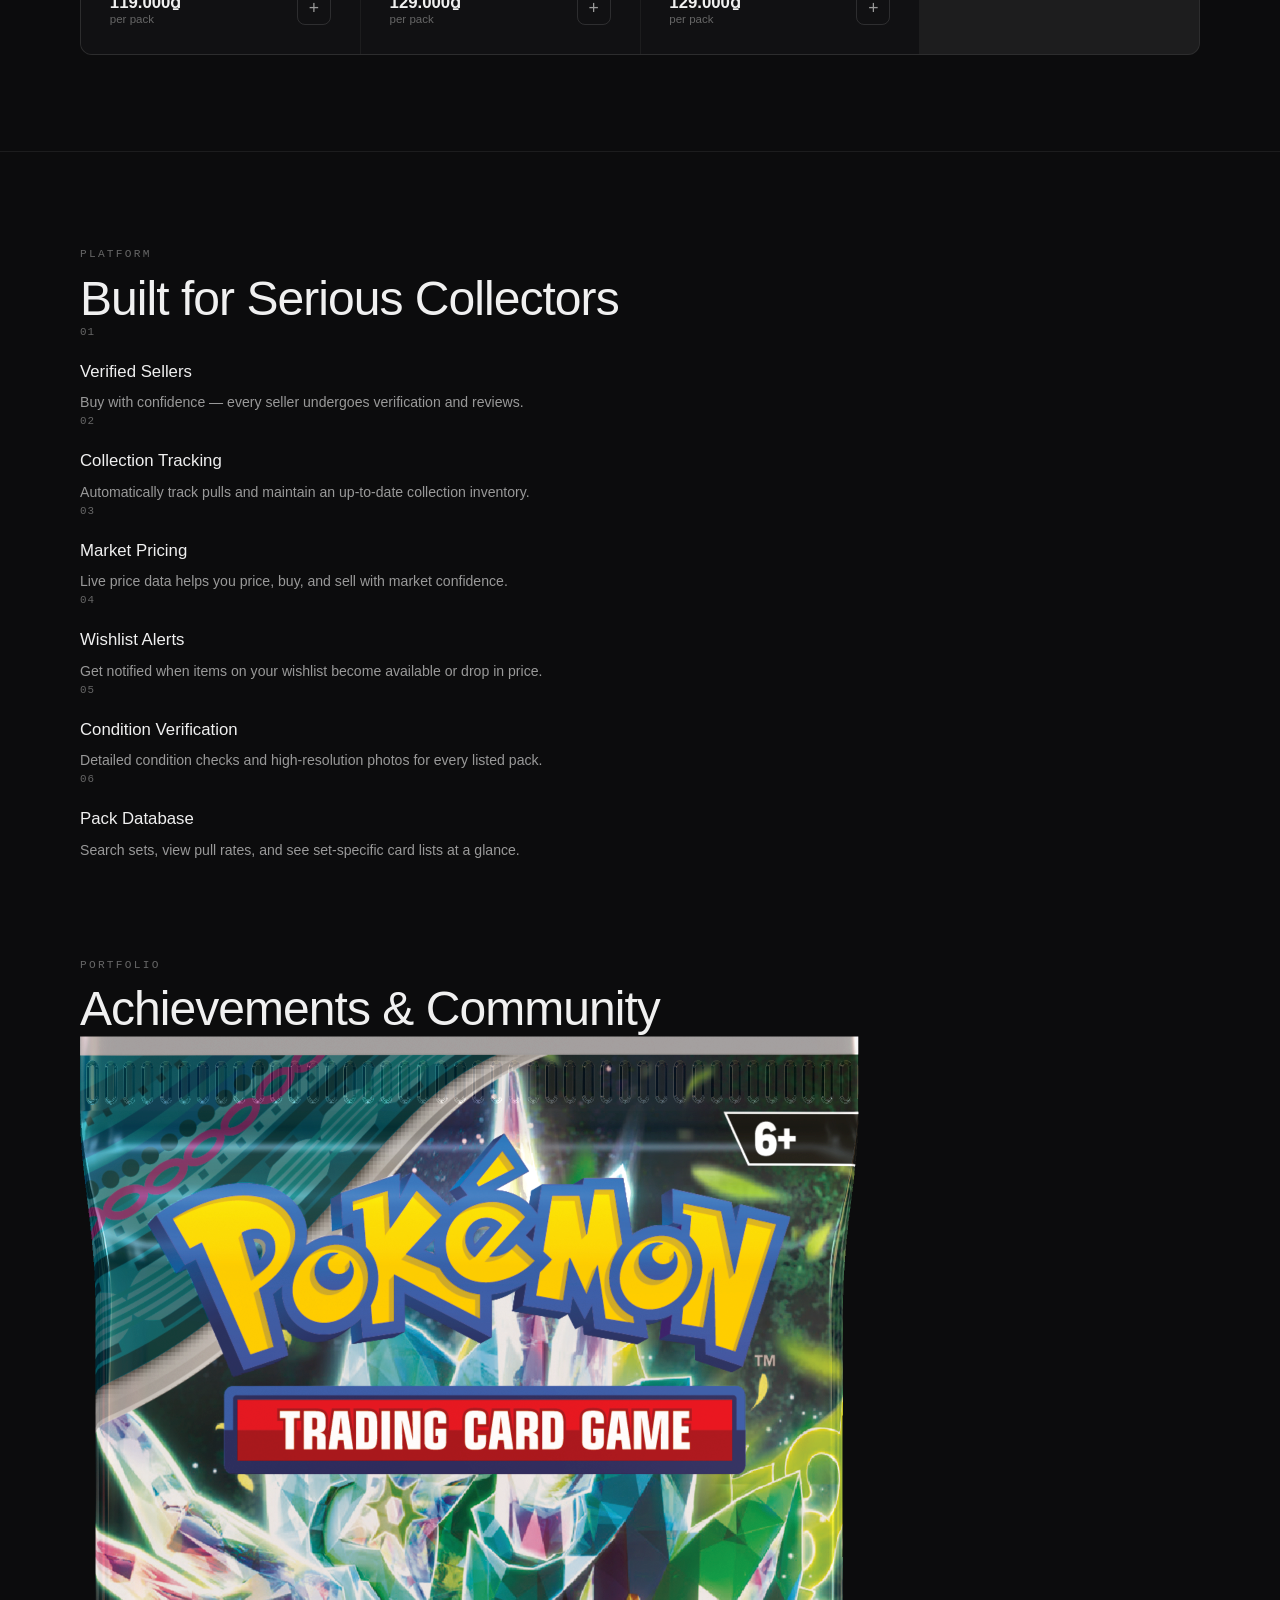
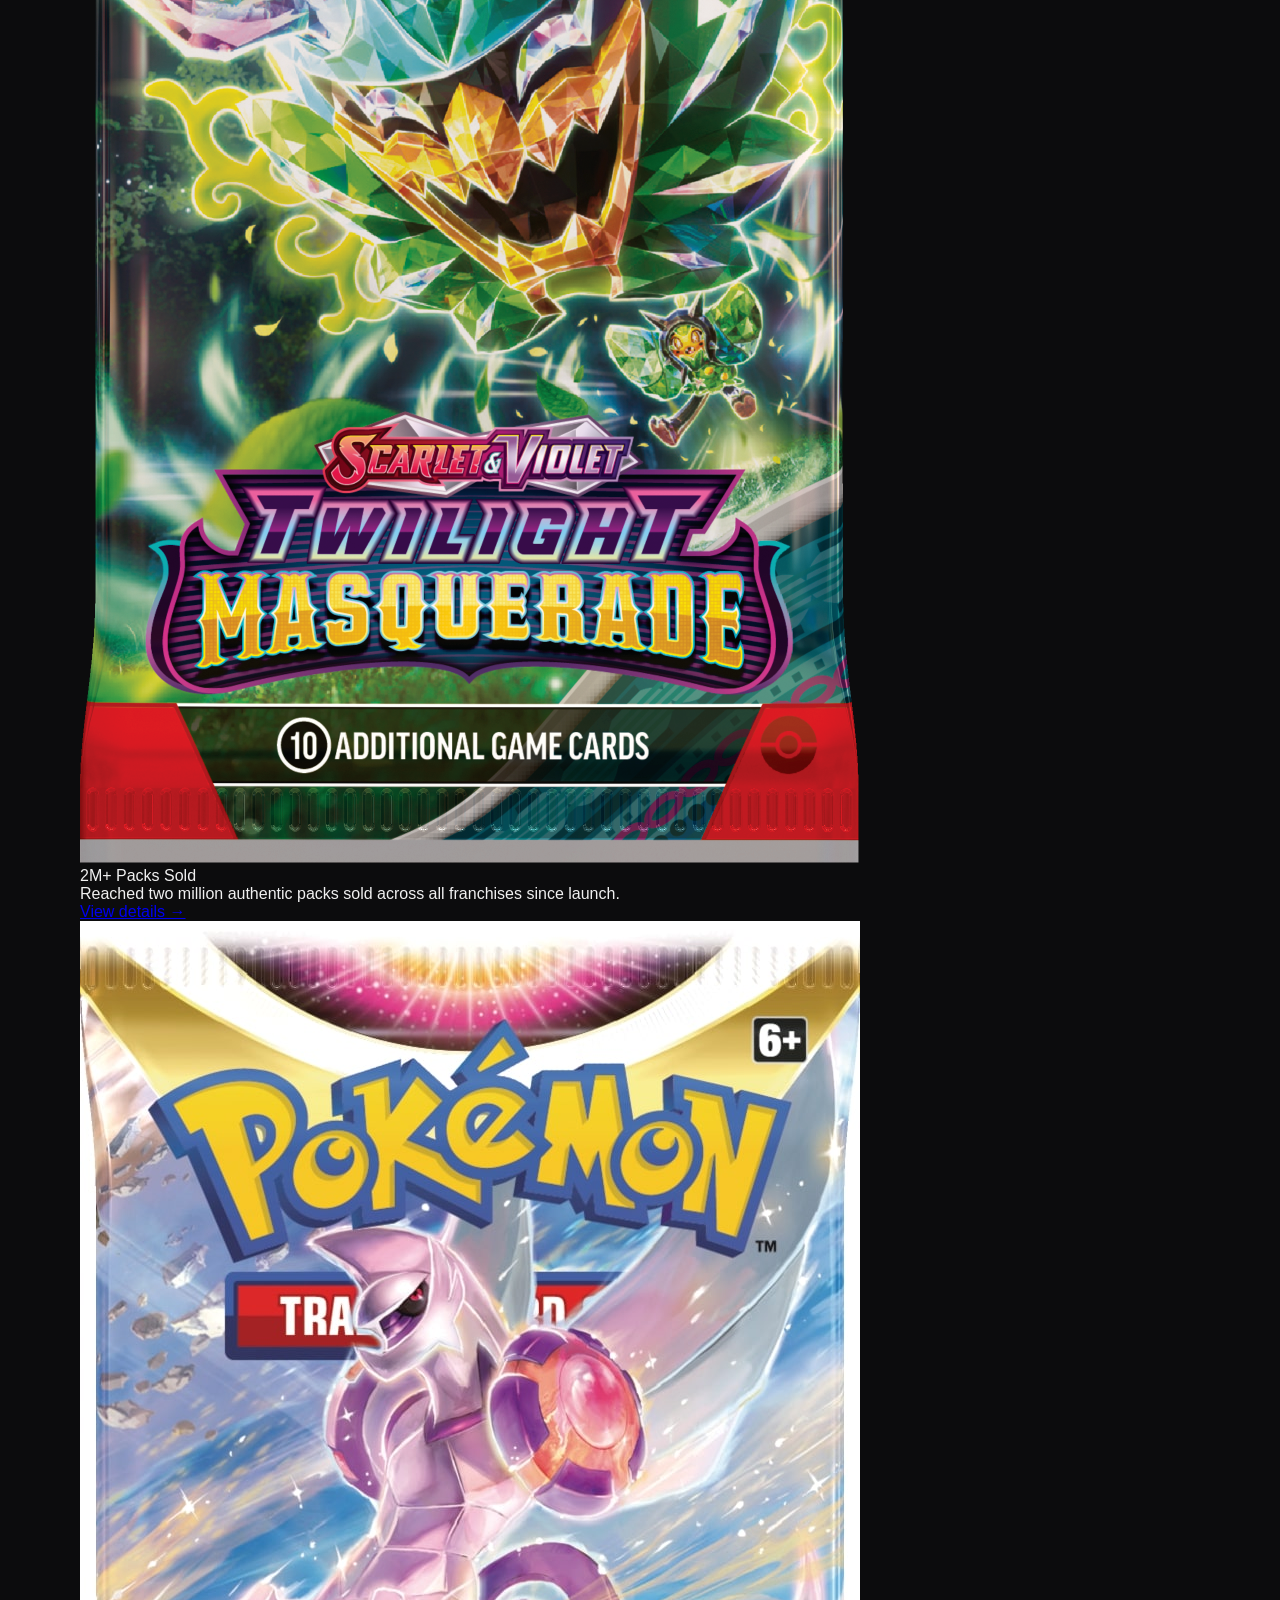
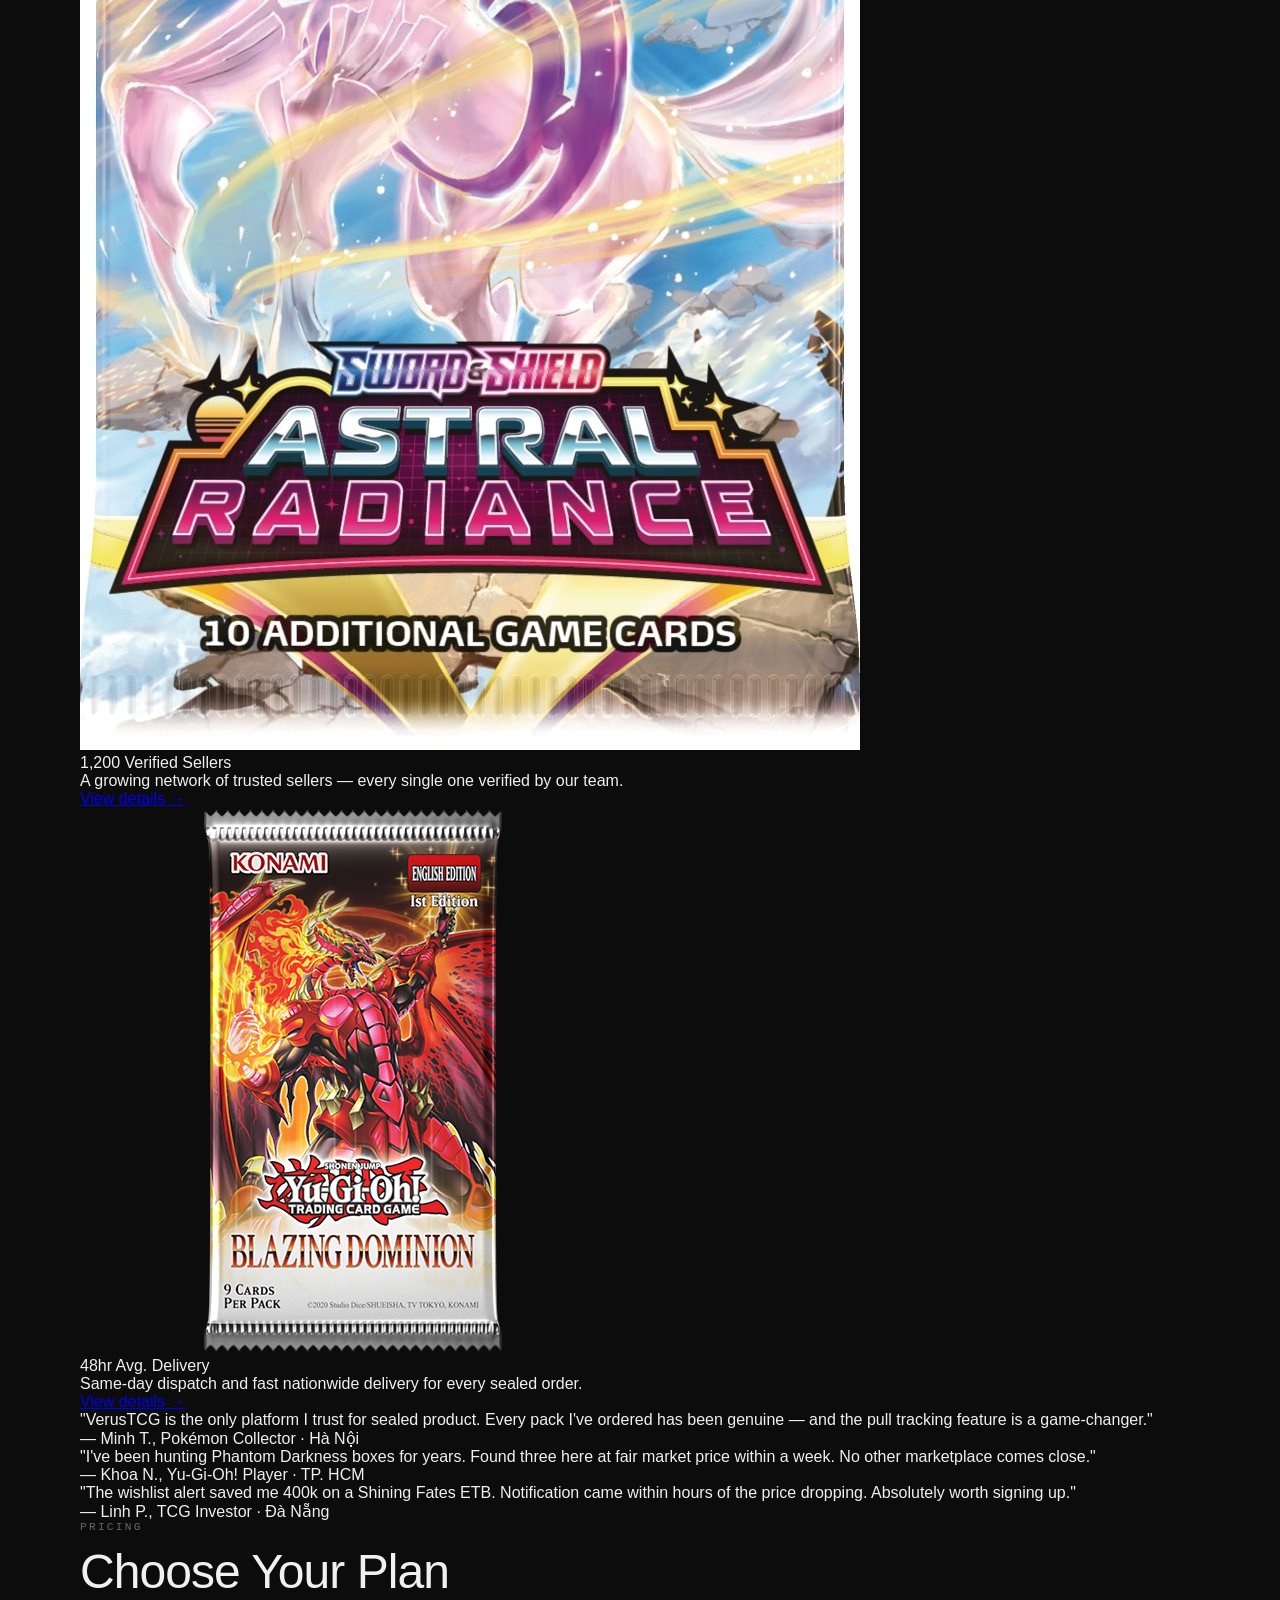
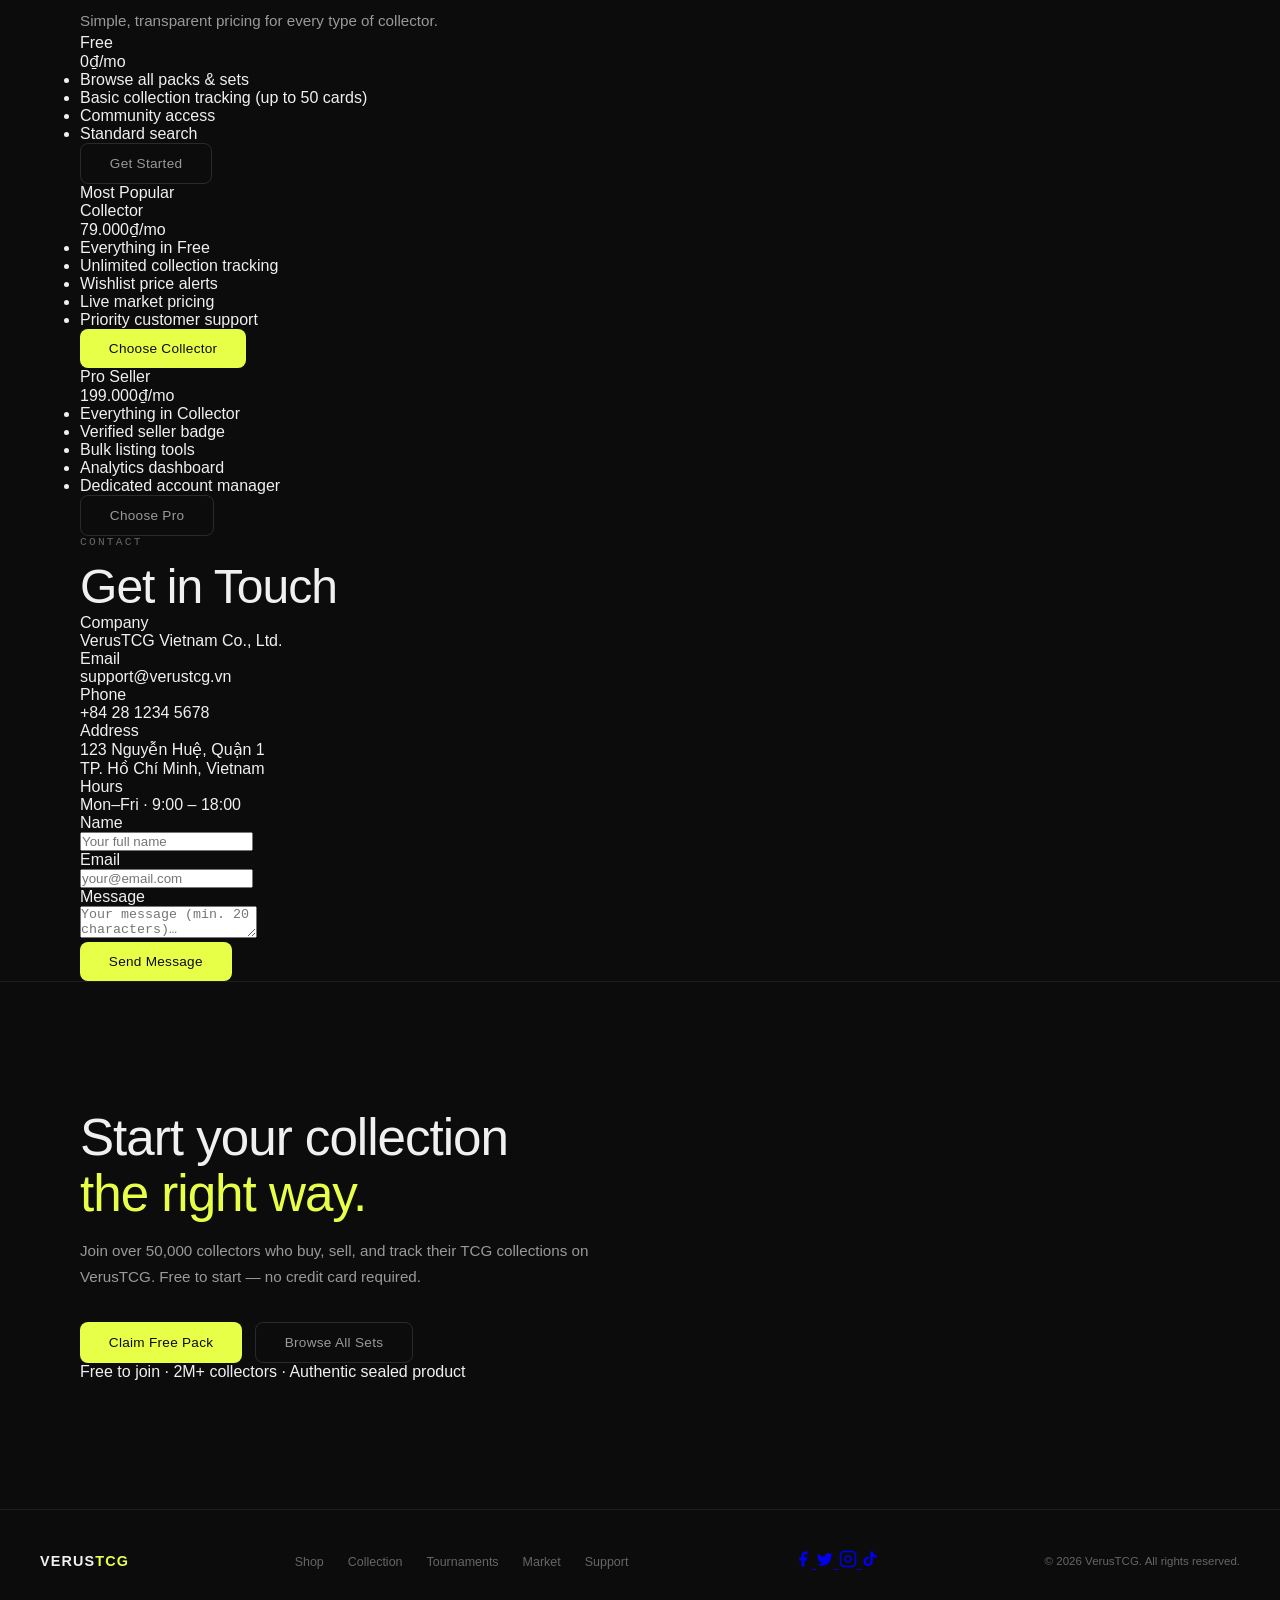
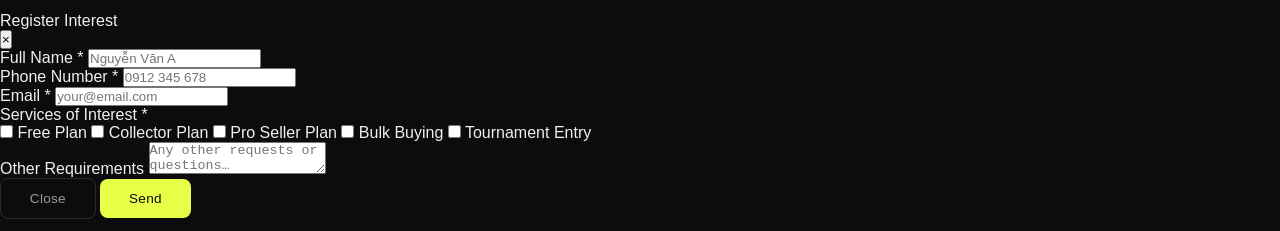
==== commit 6b4b6268: "Update index.html" ====
--- a/index.html
+++ b/index.html
@@ -3,7 +3,7 @@
 <head>
 <meta charset="UTF-8">
 <meta name="viewport" content="width=device-width, initial-scale=1.0">
-<title>VerusTCG — Every Pack. Every Game.</title>
+<title>VerusTCG</title>
 <link rel="preconnect" href="https://fonts.googleapis.com">
 <link rel="preconnect" href="https://fonts.gstatic.com" crossorigin>
 <link href="https://fonts.googleapis.com/css2?family=DM+Sans:ital,wght@0,300;0,400;0,500;0,600;1,300&family=DM+Mono:wght@400;500&display=swap" rel="stylesheet">
@@ -12,108 +12,101 @@
 <body>
 
 <!-- NAV -->
-<nav>
-  <a href="#" class="nav-logo">Verus<span>TCG</span></a>
+<nav id="mainNav">
+  <a href="#hero" class="nav-logo">Verus<span>TCG</span></a>
   <ul class="nav-links">
-    <li><a href="#packs">Shop</a></li>
-    <li><a href="#features">Features</a></li>
-    <li><a href="#stats">About</a></li>
+    <li><a href="#about"    data-section="about">About</a></li>
+    <li><a href="#packs"    data-section="packs">Services</a></li>
+    <li><a href="#portfolio" data-section="portfolio">Portfolio</a></li>
+    <li><a href="#pricing"  data-section="pricing">Pricing</a></li>
+    <li><a href="#contact"  data-section="contact">Contact</a></li>
   </ul>
   <div class="nav-right">
     <button class="nav-btn">Sign Up Free</button>
+    <button class="nav-hamburger" id="navHamburger" aria-label="Menu">&#9776;</button>
   </div>
 </nav>
+
+<!-- Mobile drawer -->
+<div class="mobile-menu" id="mobileMenu">
+  <a href="#about"    class="mob-link" data-section="about">About</a>
+  <a href="#packs"    class="mob-link" data-section="packs">Services</a>
+  <a href="#portfolio" class="mob-link" data-section="portfolio">Portfolio</a>
+  <a href="#pricing"  class="mob-link" data-section="pricing">Pricing</a>
+  <a href="#contact"  class="mob-link" data-section="contact">Contact</a>
+</div>
 
 <!-- HERO SLIDESHOW -->
 <section id="hero">
 
+  <!-- Search bar over banner -->
+  <div class="hero-search-wrap">
+    <form class="hero-search" id="heroSearchForm" onsubmit="return false;">
+      <input type="text" id="heroSearchInput" class="hero-search-input" placeholder="Search packs, sets, cards…">
+      <button type="submit" class="hero-search-btn">Search</button>
+    </form>
+  </div>
+
   <!-- Slide 1: Pokémon -->
-  <div class="slide slide-1 active" style="--slide-accent:#f5c518;">
+  <div class="slide slide-1 active">
+    <div class="slide-bg">
+      <div class="slide-art">
+        <svg width="100%" height="100%" viewBox="0 0 1400 800" preserveAspectRatio="xMidYMid slice" xmlns="http://www.w3.org/2000/svg">
+          <rect width="1400" height="800" fill="transparent"/>
+          <circle cx="1050" cy="400" r="420" fill="none" stroke="#f5c518" stroke-width="0.5" opacity="0.15"/>
+          <circle cx="1050" cy="400" r="320" fill="none" stroke="#f5c518" stroke-width="0.5" opacity="0.1"/>
+          <circle cx="1050" cy="400" r="60" fill="none" stroke="#f5c518" stroke-width="1" opacity="0.3"/>
+          <path d="M630,400 A420,420 0 0 1 1470,400" fill="rgba(245,197,24,0.03)"/>
+          <rect x="800" y="120" width="90" height="130" rx="8" fill="none" stroke="#f5c518" stroke-width="0.5" opacity="0.18"/>
+          <rect x="920" y="80" width="90" height="130" rx="8" fill="none" stroke="#f5c518" stroke-width="0.5" opacity="0.12"/>
+          <rect x="1260" y="200" width="90" height="130" rx="8" fill="none" stroke="#f5c518" stroke-width="0.5" opacity="0.14"/>
+          <rect x="1300" y="500" width="90" height="130" rx="8" fill="none" stroke="#f5c518" stroke-width="0.5" opacity="0.1"/>
+          <polyline points="1100,150 1080,220 1110,220 1080,300" fill="none" stroke="#f5c518" stroke-width="1.5" opacity="0.25"/>
+        </svg>
+        <img src="imgs/TwilightMasquerade.png" alt="Twilight Masquerade pack" class="hero-pack">
+      </div>
+    </div>
+    <div class="slide-overlay"></div>
+    <div class="slide-content">
+      <div class="slide-franchise">Pokémon TCG</div>
+      <h1 class="slide-title">Twilight<br>Masquerade</h1>
+      <p class="slide-set">Scarlet &amp; Violet · Set SV06</p>
+      <div class="slide-actions">
+        <button class="btn-solid">Open Pack — 130.000₫</button>
+        <button class="btn-ghost">View All Cards</button>
+      </div>
+    </div>
+    <div class="slide-strip">
+      <div class="strip-stat"><span class="strip-val">10</span>Cards / Pack</div>
+      <div class="strip-stat"><span class="strip-val">3%</span>SIR Rate</div>
+      <div class="strip-stat"><span class="strip-val">167</span>Total Cards</div>
+    </div>
+  </div>
+
+  <!-- Slide 2: Yu-Gi-Oh! -->
+  <div class="slide slide-2">
     <div class="slide-bg">
       <div class="slide-art">
         <svg width="100%" height="100%" viewBox="0 0 1400 800" preserveAspectRatio="xMidYMid slice" xmlns="http://www.w3.org/2000/svg">
           <rect width="1400" height="800" fill="#0c0c0d"/>
-          <!-- Giant Pokéball silhouette right side -->
-          <circle cx="1050" cy="400" r="420" fill="none" stroke="#f5c518" stroke-width="0.5" opacity="0.15"/>
-          <circle cx="1050" cy="400" r="320" fill="none" stroke="#f5c518" stroke-width="0.5" opacity="0.1"/>
-          <circle cx="1050" cy="400" r="60" fill="none" stroke="#f5c518" stroke-width="1" opacity="0.3"/>
-          <line x1="630" y1="400" x2="1470" y2="400" stroke="#f5c518" stroke-width="0.5" opacity="0.2"/>
-          <!-- Pokéball top half fill hint -->
-          <path d="M630,400 A420,420 0 0 1 1470,400" fill="rgba(245,197,24,0.03)"/>
-          <!-- Floating card shapes -->
-          <rect x="800" y="120" width="90" height="130" rx="8" fill="none" stroke="#f5c518" stroke-width="0.5" opacity="0.18"/>
-          <rect x="920" y="80" width="90" height="130" rx="8" fill="none" stroke="#f5c518" stroke-width="0.5" opacity="0.12"/>
-          <rect x="1260" y="200" width="90" height="130" rx="8" fill="none" stroke="#f5c518" stroke-width="0.5" opacity="0.14"/>
-          <rect x="1300" y="500" width="90" height="130" rx="8" fill="none" stroke="#f5c518" stroke-width="0.5" opacity="0.1"/>
-          <!-- Grid lines -->
-          <line x1="700" y1="0" x2="700" y2="800" stroke="rgba(245,197,24,0.04)" stroke-width="1"/>
-          <line x1="900" y1="0" x2="900" y2="800" stroke="rgba(245,197,24,0.04)" stroke-width="1"/>
-          <line x1="0" y1="200" x2="1400" y2="200" stroke="rgba(245,197,24,0.03)" stroke-width="1"/>
-          <line x1="0" y1="600" x2="1400" y2="600" stroke="rgba(245,197,24,0.03)" stroke-width="1"/>
-          <!-- Electric bolts -->
-          <polyline points="1100,150 1080,220 1110,220 1080,300" fill="none" stroke="#f5c518" stroke-width="1.5" opacity="0.25"/>
-          <polyline points="1200,500 1185,560 1210,560 1185,630" fill="none" stroke="#f5c518" stroke-width="1" opacity="0.18"/>
-        </svg>
-      </div>
-    </div>
-    <div class="slide-overlay"></div>
-    <div class="slide-content">
-      <div class="slide-franchise" style="--slide-accent:#f5c518;">Pokémon TCG</div>
-      <h1 class="slide-title">Twilight<br>Masquerade</h1>
-      <p class="slide-set">Scarlet &amp; Violet · Set SV06</p>
-      <p class="slide-desc">Stellar Tera-type Pokémon debut in dazzling new art treatments. Chase Special Illustration Rares and the rarest Hyper Rares in the series.</p>
-      <div class="slide-actions">
-        <button class="btn-solid" style="background:#f5c518;">Open Pack — $5.49</button>
-        <button class="btn-ghost">View All Cards</button>
-      </div>
-    </div>
-    <div class="slide-strip">
-      <div class="strip-stat"><span class="strip-val">10</span>Cards / Pack</div>
-      <div class="strip-stat"><span class="strip-val">3%</span>SIR Rate</div>
-      <div class="strip-stat"><span class="strip-val">167</span>Total Cards</div>
-    </div>
-  </div>
-
-  <!-- Slide 2: Yu-Gi-Oh! -->
-  <div class="slide slide-2" style="--slide-accent:#b39ddb;">
-    <div class="slide-bg">
-      <div class="slide-art">
-        <svg width="100%" height="100%" viewBox="0 0 1400 800" preserveAspectRatio="xMidYMid slice" xmlns="http://www.w3.org/2000/svg">
-          <rect width="1400" height="800" fill="#0c0c0d"/>
-          <!-- Millennium Eye symbol -->
           <ellipse cx="1050" cy="400" rx="280" ry="200" fill="none" stroke="#b39ddb" stroke-width="0.5" opacity="0.15"/>
           <ellipse cx="1050" cy="400" rx="60" ry="60" fill="none" stroke="#b39ddb" stroke-width="0.8" opacity="0.25"/>
           <circle cx="1050" cy="400" r="20" fill="rgba(179,157,219,0.08)"/>
-          <!-- Rays from eye -->
-          <line x1="1050" y1="200" x2="1050" y2="60" stroke="#b39ddb" stroke-width="0.5" opacity="0.15"/>
-          <line x1="1050" y1="600" x2="1050" y2="740" stroke="#b39ddb" stroke-width="0.5" opacity="0.15"/>
-          <line x1="850" y1="400" x2="710" y2="400" stroke="#b39ddb" stroke-width="0.5" opacity="0.12"/>
-          <line x1="1250" y1="400" x2="1390" y2="400" stroke="#b39ddb" stroke-width="0.5" opacity="0.12"/>
-          <line x1="908" y1="258" x2="810" y2="160" stroke="#b39ddb" stroke-width="0.5" opacity="0.1"/>
-          <line x1="1192" y1="258" x2="1290" y2="160" stroke="#b39ddb" stroke-width="0.5" opacity="0.1"/>
-          <line x1="908" y1="542" x2="810" y2="640" stroke="#b39ddb" stroke-width="0.5" opacity="0.1"/>
-          <line x1="1192" y1="542" x2="1290" y2="640" stroke="#b39ddb" stroke-width="0.5" opacity="0.1"/>
-          <!-- Card silhouettes -->
           <rect x="830" y="100" width="80" height="115" rx="6" fill="rgba(179,157,219,0.04)" stroke="#b39ddb" stroke-width="0.5" opacity="0.2"/>
           <rect x="1240" y="540" width="80" height="115" rx="6" fill="rgba(179,157,219,0.04)" stroke="#b39ddb" stroke-width="0.5" opacity="0.15"/>
-          <!-- Stars scattered -->
           <circle cx="940" cy="160" r="2" fill="#b39ddb" opacity="0.3"/>
           <circle cx="1160" cy="640" r="2" fill="#b39ddb" opacity="0.3"/>
-          <circle cx="1350" cy="300" r="1.5" fill="#b39ddb" opacity="0.25"/>
-          <circle cx="780" cy="550" r="1.5" fill="#b39ddb" opacity="0.2"/>
-          <!-- Pyramid triangle hint -->
-          <polygon points="1050,120 820,600 1280,600" fill="none" stroke="#b39ddb" stroke-width="0.4" opacity="0.1"/>
         </svg>
+        <img src="imgs/PhantomDarkness.jpg" alt="Phantom Darkness pack" class="hero-pack">
       </div>
     </div>
     <div class="slide-overlay"></div>
     <div class="slide-content">
-      <div class="slide-franchise" style="--slide-accent:#b39ddb;">Yu-Gi-Oh!</div>
-      <h1 class="slide-title">Phantom<br>Nightmare</h1>
-      <p class="slide-set">Booster Set · PHNI</p>
-      <p class="slide-desc">Phantom Knights charge into battle. New Quarter Century Secret Rares and explosive Extra Deck strategies await those bold enough to duel.</p>
+      <div class="slide-franchise">Yu-Gi-Oh!</div>
+      <h1 class="slide-title">Phantom<br>Darkness</h1>
+      <p class="slide-set">Booster Set · PHDK</p>
       <div class="slide-actions">
-        <button class="btn-solid" style="background:#b39ddb;color:#0c0c0d;">Open Pack — $4.29</button>
+        <button class="btn-solid">Open Pack — 119.000₫</button>
         <button class="btn-ghost">View All Cards</button>
       </div>
     </div>
@@ -124,143 +117,51 @@
     </div>
   </div>
 
-  <!-- Slide 3: Magic The Gathering -->
-  <div class="slide slide-3" style="--slide-accent:#3b9eff;">
+  <!-- Slide 3: Pokémon - Astral Radiance -->
+  <div class="slide slide-1">
     <div class="slide-bg">
       <div class="slide-art">
-        <svg width="100%" height="100%" viewBox="0 0 1400 800" preserveAspectRatio="xMidYMid slice" xmlns="http://www.w3.org/2000/svg">
-          <rect width="1400" height="800" fill="#0c0c0d"/>
-          <!-- MTG pentagon (5 colors) -->
-          <polygon points="1050,140 1290,310 1200,590 900,590 810,310" fill="none" stroke="#3b9eff" stroke-width="0.6" opacity="0.15"/>
-          <!-- Inner pentagon -->
-          <polygon points="1050,260 1180,350 1135,490 965,490 920,350" fill="none" stroke="#3b9eff" stroke-width="0.5" opacity="0.12"/>
-          <!-- Mana color dots -->
-          <circle cx="1050" cy="155" r="10" fill="rgba(255,255,255,0.07)" stroke="rgba(255,255,255,0.2)" stroke-width="0.5"/>
-          <circle cx="1280" cy="320" r="10" fill="rgba(59,158,255,0.07)" stroke="#3b9eff" stroke-width="0.5" opacity="0.4"/>
-          <circle cx="1200" cy="600" r="10" fill="rgba(0,180,80,0.07)" stroke="#00b450" stroke-width="0.5" opacity="0.3"/>
-          <circle cx="900" cy="600" r="10" fill="rgba(255,80,80,0.07)" stroke="#ff5050" stroke-width="0.5" opacity="0.3"/>
-          <circle cx="820" cy="320" r="10" fill="rgba(180,120,60,0.07)" stroke="#b4783c" stroke-width="0.5" opacity="0.3"/>
-          <!-- Large card stack on right -->
-          <rect x="1100" y="150" width="110" height="160" rx="8" fill="rgba(59,158,255,0.04)" stroke="#3b9eff" stroke-width="0.5" opacity="0.2"/>
-          <rect x="1115" y="163" width="110" height="160" rx="8" fill="rgba(59,158,255,0.03)" stroke="#3b9eff" stroke-width="0.4" opacity="0.15"/>
-          <rect x="1130" y="176" width="110" height="160" rx="8" fill="rgba(59,158,255,0.03)" stroke="#3b9eff" stroke-width="0.3" opacity="0.1"/>
-          <!-- Orbits -->
-          <circle cx="1050" cy="400" r="300" fill="none" stroke="rgba(59,158,255,0.05)" stroke-width="80"/>
-        </svg>
+        <img src="imgs/AstralRadiance.png" alt="Astral Radiance pack" class="hero-pack">
       </div>
     </div>
     <div class="slide-overlay"></div>
     <div class="slide-content">
-      <div class="slide-franchise" style="--slide-accent:#3b9eff;">Magic: The Gathering</div>
-      <h1 class="slide-title">Outlaws of<br>Thunder Junction</h1>
-      <p class="slide-set">Play Booster · OTJ</p>
-      <p class="slide-desc">The multiverse goes west. Outlaws, heists, and brand-new mechanics collide across vast desert planes. Every pack hides a Mythic waiting to be drawn.</p>
+      <div class="slide-franchise">Pokémon TCG</div>
+      <h1 class="slide-title">Astral<br>Radiance</h1>
+      <p class="slide-set">Special Booster · AR01</p>
       <div class="slide-actions">
-        <button class="btn-solid" style="background:#3b9eff;">Open Pack — $6.99</button>
+        <button class="btn-solid">Open Pack — 129.000₫</button>
         <button class="btn-ghost">View All Cards</button>
       </div>
     </div>
     <div class="slide-strip">
-      <div class="strip-stat"><span class="strip-val">14</span>Cards / Pack</div>
-      <div class="strip-stat"><span class="strip-val">7%</span>Mythic Rate</div>
-      <div class="strip-stat"><span class="strip-val">271</span>Total Cards</div>
-    </div>
-  </div>
-
-  <!-- Slide 4: One Piece -->
-  <div class="slide slide-4" style="--slide-accent:#e8192c;">
+      <div class="strip-stat"><span class="strip-val">10</span>Cards / Pack</div>
+      <div class="strip-stat"><span class="strip-val">2%</span>SIR Rate</div>
+      <div class="strip-stat"><span class="strip-val">120</span>Total Cards</div>
+    </div>
+  </div>
+
+  <!-- Slide 4: Yu-Gi-Oh! - Blazing Dominion -->
+  <div class="slide slide-2">
     <div class="slide-bg">
       <div class="slide-art">
-        <svg width="100%" height="100%" viewBox="0 0 1400 800" preserveAspectRatio="xMidYMid slice" xmlns="http://www.w3.org/2000/svg">
-          <rect width="1400" height="800" fill="#0c0c0d"/>
-          <!-- Skull crossbones / Jolly Roger abstract -->
-          <circle cx="1050" cy="360" r="160" fill="none" stroke="#e8192c" stroke-width="0.6" opacity="0.18"/>
-          <circle cx="1050" cy="360" r="80" fill="rgba(232,25,44,0.04)" stroke="#e8192c" stroke-width="0.5" opacity="0.2"/>
-          <!-- Crossbones X shape -->
-          <line x1="870" y1="180" x2="1230" y2="540" stroke="#e8192c" stroke-width="0.6" opacity="0.12"/>
-          <line x1="1230" y1="180" x2="870" y2="540" stroke="#e8192c" stroke-width="0.6" opacity="0.12"/>
-          <!-- Wave lines bottom -->
-          <path d="M600,700 Q700,660 800,700 Q900,740 1000,700 Q1100,660 1200,700 Q1300,740 1400,700" fill="none" stroke="#e8192c" stroke-width="0.6" opacity="0.12"/>
-          <path d="M600,720 Q700,680 800,720 Q900,760 1000,720 Q1100,680 1200,720 Q1300,760 1400,720" fill="none" stroke="#e8192c" stroke-width="0.4" opacity="0.08"/>
-          <!-- Stars (Going Merry) -->
-          <circle cx="950" cy="160" r="2" fill="#e8192c" opacity="0.35"/>
-          <circle cx="1150" cy="200" r="1.5" fill="#e8192c" opacity="0.25"/>
-          <circle cx="1300" cy="300" r="2" fill="#e8192c" opacity="0.3"/>
-          <circle cx="780" cy="500" r="1.5" fill="#e8192c" opacity="0.2"/>
-          <!-- Card silhouettes vertical -->
-          <rect x="1200" y="100" width="85" height="120" rx="7" fill="none" stroke="#e8192c" stroke-width="0.5" opacity="0.2"/>
-          <rect x="1300" y="440" width="85" height="120" rx="7" fill="none" stroke="#e8192c" stroke-width="0.5" opacity="0.15"/>
-          <!-- Ring glow -->
-          <circle cx="1050" cy="360" r="250" fill="none" stroke="#e8192c" stroke-width="40" opacity="0.03"/>
-        </svg>
+        <img src="imgs/BlazingDominion.png" alt="Blazing Dominion pack" class="hero-pack">
       </div>
     </div>
     <div class="slide-overlay"></div>
     <div class="slide-content">
-      <div class="slide-franchise" style="--slide-accent:#e8192c;">One Piece TCG</div>
-      <h1 class="slide-title">Emperors in<br>the New World</h1>
-      <p class="slide-set">Booster Pack · OP-07</p>
-      <p class="slide-desc">The Four Emperors command the high seas. Pull Secret Parallels of Big Mom, Shanks, and Blackbeard — the most sought-after cards in the game today.</p>
+      <div class="slide-franchise">Yu-Gi-Oh!</div>
+      <h1 class="slide-title">Blazing<br>Dominion</h1>
+      <p class="slide-set">Booster Set · BLD</p>
       <div class="slide-actions">
-        <button class="btn-solid" style="background:#e8192c;">Open Pack — $5.49</button>
+        <button class="btn-solid">Open Pack — 119.000₫</button>
         <button class="btn-ghost">View All Cards</button>
       </div>
     </div>
     <div class="slide-strip">
-      <div class="strip-stat"><span class="strip-val">12</span>Cards / Pack</div>
-      <div class="strip-stat"><span class="strip-val">4%</span>Secret PR</div>
-      <div class="strip-stat"><span class="strip-val">121</span>Total Cards</div>
-    </div>
-  </div>
-
-  <!-- Slide 5: Disney Lorcana -->
-  <div class="slide slide-5" style="--slide-accent:#d966cc;">
-    <div class="slide-bg">
-      <div class="slide-art">
-        <svg width="100%" height="100%" viewBox="0 0 1400 800" preserveAspectRatio="xMidYMid slice" xmlns="http://www.w3.org/2000/svg">
-          <rect width="1400" height="800" fill="#0c0c0d"/>
-          <!-- Magic wand star burst -->
-          <circle cx="1050" cy="380" r="8" fill="rgba(217,102,204,0.2)"/>
-          <!-- Sparkle lines from center -->
-          <line x1="1050" y1="380" x2="1050" y2="160" stroke="#d966cc" stroke-width="0.6" opacity="0.15"/>
-          <line x1="1050" y1="380" x2="1050" y2="600" stroke="#d966cc" stroke-width="0.6" opacity="0.15"/>
-          <line x1="1050" y1="380" x2="830" y2="380" stroke="#d966cc" stroke-width="0.6" opacity="0.12"/>
-          <line x1="1050" y1="380" x2="1270" y2="380" stroke="#d966cc" stroke-width="0.6" opacity="0.12"/>
-          <line x1="1050" y1="380" x2="894" y2="224" stroke="#d966cc" stroke-width="0.5" opacity="0.1"/>
-          <line x1="1050" y1="380" x2="1206" y2="224" stroke="#d966cc" stroke-width="0.5" opacity="0.1"/>
-          <line x1="1050" y1="380" x2="894" y2="536" stroke="#d966cc" stroke-width="0.5" opacity="0.1"/>
-          <line x1="1050" y1="380" x2="1206" y2="536" stroke="#d966cc" stroke-width="0.5" opacity="0.1"/>
-          <!-- Concentric rings (enchanted glow) -->
-          <circle cx="1050" cy="380" r="120" fill="none" stroke="#d966cc" stroke-width="0.5" opacity="0.12"/>
-          <circle cx="1050" cy="380" r="200" fill="none" stroke="#d966cc" stroke-width="0.5" opacity="0.08"/>
-          <circle cx="1050" cy="380" r="300" fill="none" stroke="#d966cc" stroke-width="0.4" opacity="0.06"/>
-          <!-- Star sparkles scattered -->
-          <polygon points="950,180 955,165 960,180 975,180 963,190 968,205 955,195 942,205 947,190 935,180" fill="rgba(217,102,204,0.15)" stroke="#d966cc" stroke-width="0.5" opacity="0.3"/>
-          <polygon points="1280,280 1283,272 1286,280 1294,280 1288,285 1290,293 1283,288 1276,293 1278,285 1272,280" fill="rgba(217,102,204,0.1)" stroke="#d966cc" stroke-width="0.5" opacity="0.25"/>
-          <circle cx="1180" cy="160" r="3" fill="#d966cc" opacity="0.3"/>
-          <circle cx="870" cy="560" r="2" fill="#d966cc" opacity="0.25"/>
-          <circle cx="1320" cy="500" r="2" fill="#d966cc" opacity="0.2"/>
-          <!-- Card frames - enchanted style -->
-          <rect x="1160" y="180" width="90" height="130" rx="8" fill="none" stroke="#d966cc" stroke-width="0.5" opacity="0.2"/>
-          <rect x="1280" y="420" width="90" height="130" rx="8" fill="none" stroke="#d966cc" stroke-width="0.4" opacity="0.15"/>
-        </svg>
-      </div>
-    </div>
-    <div class="slide-overlay"></div>
-    <div class="slide-content">
-      <div class="slide-franchise" style="--slide-accent:#d966cc;">Disney Lorcana</div>
-      <h1 class="slide-title">Ursula's<br>Return</h1>
-      <p class="slide-set">Into the Inklands · Set 4</p>
-      <p class="slide-desc">The sea witch rises once more. Enchanted parallel foils of beloved Disney icons shimmer with a beauty unlike any card in print — collector's dream.</p>
-      <div class="slide-actions">
-        <button class="btn-solid" style="background:#d966cc;">Open Pack — $5.99</button>
-        <button class="btn-ghost">View All Cards</button>
-      </div>
-    </div>
-    <div class="slide-strip">
-      <div class="strip-stat"><span class="strip-val">12</span>Cards / Pack</div>
-      <div class="strip-stat"><span class="strip-val">2%</span>Enchanted</div>
-      <div class="strip-stat"><span class="strip-val">204</span>Total Cards</div>
+      <div class="strip-stat"><span class="strip-val">9</span>Cards / Pack</div>
+      <div class="strip-stat"><span class="strip-val">1%</span>ScR Rate</div>
+      <div class="strip-stat"><span class="strip-val">95</span>Total Cards</div>
     </div>
   </div>
 
@@ -271,36 +172,34 @@
       <div class="dot" data-idx="1"></div>
       <div class="dot" data-idx="2"></div>
       <div class="dot" data-idx="3"></div>
-      <div class="dot" data-idx="4"></div>
     </div>
     <div class="slide-arrows">
       <button class="arrow-btn" id="prevBtn">&#8592;</button>
       <button class="arrow-btn" id="nextBtn">&#8594;</button>
     </div>
-    <span class="slide-counter" id="slideCounter">01 / 05</span>
+    <span class="slide-counter" id="slideCounter">01 / 04</span>
   </div>
 </section>
 
 <!-- TICKER -->
 <div class="ticker-wrap">
   <div class="ticker">
-    <div class="ticker-item"><strong>Pokémon</strong> Twilight Masquerade — In Stock <div class="ticker-dot"></div></div>
-    <div class="ticker-item"><strong>Yu-Gi-Oh!</strong> Phantom Nightmare — ScR Pulls <div class="ticker-dot"></div></div>
-    <div class="ticker-item"><strong>MTG</strong> Outlaws of Thunder Junction — Play Booster <div class="ticker-dot"></div></div>
-    <div class="ticker-item"><strong>One Piece</strong> OP-07 — Emperor Parallels Live <div class="ticker-dot"></div></div>
-    <div class="ticker-item"><strong>Lorcana</strong> Ursula's Return — Limited Stock <div class="ticker-dot"></div></div>
-    <div class="ticker-item"><strong>Dragon Ball Super</strong> Set 24 — God Rares Dropping <div class="ticker-dot"></div></div>
-    <div class="ticker-item"><strong>Flesh &amp; Blood</strong> Part the Mistveil — New Heroes <div class="ticker-dot"></div></div>
-    <div class="ticker-item"><strong>Digimon</strong> Digital Hazard EX-02 — Beelzemon SR <div class="ticker-dot"></div></div>
-    <!-- duplicate for loop -->
-    <div class="ticker-item"><strong>Pokémon</strong> Twilight Masquerade — In Stock <div class="ticker-dot"></div></div>
-    <div class="ticker-item"><strong>Yu-Gi-Oh!</strong> Phantom Nightmare — ScR Pulls <div class="ticker-dot"></div></div>
-    <div class="ticker-item"><strong>MTG</strong> Outlaws of Thunder Junction — Play Booster <div class="ticker-dot"></div></div>
-    <div class="ticker-item"><strong>One Piece</strong> OP-07 — Emperor Parallels Live <div class="ticker-dot"></div></div>
-    <div class="ticker-item"><strong>Lorcana</strong> Ursula's Return — Limited Stock <div class="ticker-dot"></div></div>
-    <div class="ticker-item"><strong>Dragon Ball Super</strong> Set 24 — God Rares Dropping <div class="ticker-dot"></div></div>
-    <div class="ticker-item"><strong>Flesh &amp; Blood</strong> Part the Mistveil — New Heroes <div class="ticker-dot"></div></div>
-    <div class="ticker-item"><strong>Digimon</strong> Digital Hazard EX-02 — Beelzemon SR <div class="ticker-dot"></div></div>
+    <div class="ticker-item"><strong>Pokémon</strong> Twilight Masquerade<div class="ticker-dot"></div></div>
+    <div class="ticker-item"><strong>Pokémon</strong> Astral Radiance<div class="ticker-dot"></div></div>
+    <div class="ticker-item"><strong>Pokémon</strong> Shining Fates<div class="ticker-dot"></div></div>
+    <div class="ticker-item"><strong>Pokémon</strong> Phantasmal Flames<div class="ticker-dot"></div></div>
+    <div class="ticker-item"><strong>Yu-Gi-Oh!</strong> Phantom Nightmare<div class="ticker-dot"></div></div>
+    <div class="ticker-item"><strong>Yu-Gi-Oh!</strong> Blazing Dominion<div class="ticker-dot"></div></div>
+    <div class="ticker-item"><strong>Yu-Gi-Oh!</strong> Shadow Relics<div class="ticker-dot"></div></div>
+    <div class="ticker-item"><strong>Yu-Gi-Oh!</strong> Dragon Reborn<div class="ticker-dot"></div></div>
+    <div class="ticker-item"><strong>Pokémon</strong> Twilight Masquerade<div class="ticker-dot"></div></div>
+    <div class="ticker-item"><strong>Pokémon</strong> Astral Radiance<div class="ticker-dot"></div></div>
+    <div class="ticker-item"><strong>Pokémon</strong> Shining Fates<div class="ticker-dot"></div></div>
+    <div class="ticker-item"><strong>Pokémon</strong> Phantasmal Flames<div class="ticker-dot"></div></div>
+    <div class="ticker-item"><strong>Yu-Gi-Oh!</strong> Phantom Nightmare<div class="ticker-dot"></div></div>
+    <div class="ticker-item"><strong>Yu-Gi-Oh!</strong> Blazing Dominion<div class="ticker-dot"></div></div>
+    <div class="ticker-item"><strong>Yu-Gi-Oh!</strong> Shadow Relics<div class="ticker-dot"></div></div>
+    <div class="ticker-item"><strong>Yu-Gi-Oh!</strong> Dragon Reborn<div class="ticker-dot"></div></div>
   </div>
 </div>
 
@@ -309,15 +208,15 @@
   <div class="container">
     <div class="stats-row">
       <div class="stat-block">
-        <div class="stat-num">8<span>+</span></div>
-        <div class="stat-label">TCG Franchises</div>
+        <div class="stat-num"><span>1.2k</span></div>
+        <div class="stat-label">Verified Sellers</div>
       </div>
       <div class="stat-block">
         <div class="stat-num">2M<span>+</span></div>
         <div class="stat-label">Packs Sold</div>
       </div>
       <div class="stat-block">
-        <div class="stat-num">48h</div>
+        <div class="stat-num">48 <span>hrs</span></div>
         <div class="stat-label">Avg. Delivery</div>
       </div>
       <div class="stat-block">
@@ -328,180 +227,138 @@
   </div>
 </section>
 
-<!-- PACKS -->
+<!-- ABOUT -->
+<section id="about">
+  <div class="container">
+    <div class="about-grid reveal">
+      <div class="about-text">
+        <p class="s-label">About</p>
+        <h2 class="s-title">The Home of Serious Collectors</h2>
+        <p class="about-body">VerusTCG was built by collectors, for collectors. We believe every card pulled deserves to be authenticated, catalogued, and celebrated. Our platform connects buyers and sellers across Vietnam and beyond — with real-time pricing, verified listings, and a community that genuinely cares about the hobby.</p>
+        <p class="about-body" style="margin-top:1rem;">From chasing Pokémon SIRs to hunting Yu-Gi-Oh! Secret Rares, we have the tools and the stock to make every pull matter.</p>
+        <a href="about.html" class="about-link">Read our full story →</a>
+      </div>
+      <div class="about-img-wrap">
+        <div class="about-img-placeholder">
+          <svg viewBox="0 0 400 300" xmlns="http://www.w3.org/2000/svg" width="100%">
+            <rect width="400" height="300" fill="#171719" rx="16"/>
+            <rect x="60" y="40" width="120" height="170" rx="10" fill="none" stroke="#f5c518" stroke-width="1.5" opacity="0.5"/>
+            <rect x="100" y="60" width="120" height="170" rx="10" fill="none" stroke="#b39ddb" stroke-width="1.5" opacity="0.4"/>
+            <rect x="140" y="80" width="120" height="170" rx="10" fill="rgba(0,255,81,0.06)" stroke="#00ff51" stroke-width="1.5" opacity="0.5"/>
+            <text x="200" y="278" text-anchor="middle" font-family="monospace" font-size="11" fill="#444">VerusTCG Collection</text>
+          </svg>
+        </div>
+      </div>
+    </div>
+  </div>
+</section>
+
+<!-- PACKS / SERVICES -->
 <section id="packs">
   <div class="container">
     <div class="packs-header reveal">
       <div class="packs-header-left">
-        <p class="s-label">Shop</p>
+        <p class="s-label">Services</p>
         <h2 class="s-title">Shop by Franchise</h2>
-        <p class="s-sub" style="margin-top:0.6rem;">Every pack authentic, sealed, and shipped same day.</p>
+        <p class="s-sub">Every pack authentic, sealed, and shipped same day.</p>
       </div>
       <div class="filter-tabs">
         <button class="filter-tab on" data-filter="all">All</button>
         <button class="filter-tab" data-filter="pokemon">Pokémon</button>
         <button class="filter-tab" data-filter="yugioh">Yu-Gi-Oh!</button>
-        <button class="filter-tab" data-filter="mtg">MTG</button>
-        <button class="filter-tab" data-filter="other">Others</button>
       </div>
     </div>
 
     <div class="packs-grid">
 
-      <!-- Pokémon -->
-      <div class="pack-card reveal" data-cat="pokemon" style="--pack-color:#f5c518;--pack-bg:rgba(245,197,24,0.1);">
-        <div class="pack-head">
-          <div class="pack-logo-icon">⚡</div>
-          <span class="pack-new-badge">New</span>
+      <div class="pack-card reveal pack-pokemon" data-cat="pokemon">
+        <div class="pack-media">
+          <img src="imgs/TwilightMasquerade.png" alt="Twilight Masquerade pack" class="pack-card-image">
         </div>
         <div class="pack-franchise">Pokémon TCG</div>
         <div class="pack-name">Twilight Masquerade</div>
         <div class="pack-set">Scarlet &amp; Violet · SV06</div>
-        <div class="pack-stats">
-          <div class="pack-stat"><span class="pack-stat-val">10</span><span class="pack-stat-lbl">Cards</span></div>
-          <div class="pack-stat"><span class="pack-stat-val">3%</span><span class="pack-stat-lbl">SIR Rate</span></div>
-          <div class="pack-stat"><span class="pack-stat-val">167</span><span class="pack-stat-lbl">Set Size</span></div>
-        </div>
         <div class="pack-footer">
-          <div><div class="pack-price">$5.49</div><div class="pack-price-sub">per pack</div></div>
-          <button class="pack-add-btn" style="--pack-color:#f5c518;">+</button>
-        </div>
-      </div>
-
-      <!-- Yu-Gi-Oh! -->
-      <div class="pack-card reveal" data-cat="yugioh" style="--pack-color:#b39ddb;--pack-bg:rgba(179,157,219,0.1);">
-        <div class="pack-head">
-          <div class="pack-logo-icon">👁️</div>
-          <span class="pack-new-badge">New</span>
+          <div><div class="pack-price">129.000₫</div><div class="pack-price-sub">per pack</div></div>
+          <button class="pack-add-btn">+</button>
+        </div>
+      </div>
+
+      <div class="pack-card reveal pack-pokemon" data-cat="pokemon">
+        <div class="pack-media">
+          <img src="imgs/AstralRadiance.png" alt="Astral Radiance pack" class="pack-card-image">
+        </div>
+        <div class="pack-franchise">Pokémon TCG</div>
+        <div class="pack-name">Astral Radiance</div>
+        <div class="pack-set">Special Booster · AR01</div>
+        <div class="pack-footer">
+          <div><div class="pack-price">129.000₫</div><div class="pack-price-sub">per pack</div></div>
+          <button class="pack-add-btn">+</button>
+        </div>
+      </div>
+
+      <div class="pack-card reveal pack-pokemon" data-cat="pokemon">
+        <div class="pack-media">
+          <img src="imgs/ShiningFates.png" alt="Shining Fates pack" class="pack-card-image">
+        </div>
+        <div class="pack-franchise">Pokémon TCG</div>
+        <div class="pack-name">Shining Fates</div>
+        <div class="pack-set">Elite Set · SS02</div>
+        <div class="pack-footer">
+          <div><div class="pack-price">129.000₫</div><div class="pack-price-sub">per pack</div></div>
+          <button class="pack-add-btn">+</button>
+        </div>
+      </div>
+
+      <div class="pack-card reveal pack-pokemon" data-cat="pokemon">
+        <div class="pack-media">
+          <img src="imgs/PhantasmalFlames.jpg" alt="Phantasmal Flames pack" class="pack-card-image">
+        </div>
+        <div class="pack-franchise">Pokémon TCG</div>
+        <div class="pack-name">Phantasmal Flames</div>
+        <div class="pack-set">Booster Pack · ME02</div>
+        <div class="pack-footer">
+          <div><div class="pack-price">129.000₫</div><div class="pack-price-sub">per pack</div></div>
+          <button class="pack-add-btn">+</button>
+        </div>
+      </div>
+
+      <div class="pack-card reveal pack-yugioh" data-cat="yugioh">
+        <div class="pack-media">
+          <img src="imgs/BlazingDominion.png" alt="Blazing Dominion pack" class="pack-card-image">
         </div>
         <div class="pack-franchise">Yu-Gi-Oh!</div>
-        <div class="pack-name">Phantom Nightmare</div>
+        <div class="pack-name">Blazing Dominion</div>
         <div class="pack-set">Booster Set · PHNI</div>
-        <div class="pack-stats">
-          <div class="pack-stat"><span class="pack-stat-val">9</span><span class="pack-stat-lbl">Cards</span></div>
-          <div class="pack-stat"><span class="pack-stat-val">1%</span><span class="pack-stat-lbl">ScR Rate</span></div>
-          <div class="pack-stat"><span class="pack-stat-val">101</span><span class="pack-stat-lbl">Set Size</span></div>
-        </div>
         <div class="pack-footer">
-          <div><div class="pack-price">$4.29</div><div class="pack-price-sub">per pack</div></div>
-          <button class="pack-add-btn" style="--pack-color:#b39ddb;">+</button>
-        </div>
-      </div>
-
-      <!-- MTG -->
-      <div class="pack-card reveal" data-cat="mtg" style="--pack-color:#3b9eff;--pack-bg:rgba(59,158,255,0.1);">
-        <div class="pack-head">
-          <div class="pack-logo-icon">🔵</div>
-          <span class="pack-new-badge">Hot</span>
-        </div>
-        <div class="pack-franchise">Magic: The Gathering</div>
-        <div class="pack-name">Outlaws of Thunder Junction</div>
-        <div class="pack-set">Play Booster · OTJ</div>
-        <div class="pack-stats">
-          <div class="pack-stat"><span class="pack-stat-val">14</span><span class="pack-stat-lbl">Cards</span></div>
-          <div class="pack-stat"><span class="pack-stat-val">7%</span><span class="pack-stat-lbl">Mythic</span></div>
-          <div class="pack-stat"><span class="pack-stat-val">271</span><span class="pack-stat-lbl">Set Size</span></div>
-        </div>
+          <div><div class="pack-price">119.000₫</div><div class="pack-price-sub">per pack</div></div>
+          <button class="pack-add-btn">+</button>
+        </div>
+      </div>
+
+      <div class="pack-card reveal pack-yugioh" data-cat="yugioh">
+        <div class="pack-media">
+          <img src="imgs/SecretOfEternity.png" alt="Secret of Eternity pack" class="pack-card-image">
+        </div>
+        <div class="pack-franchise">Yu-Gi-Oh!</div>
+        <div class="pack-name">Secret of Eternity</div>
+        <div class="pack-set">Collector Set · SRX</div>
         <div class="pack-footer">
-          <div><div class="pack-price">$6.99</div><div class="pack-price-sub">per pack</div></div>
-          <button class="pack-add-btn" style="--pack-color:#3b9eff;">+</button>
-        </div>
-      </div>
-
-      <!-- Dragon Ball Super -->
-      <div class="pack-card reveal" data-cat="other" style="--pack-color:#ff6b00;--pack-bg:rgba(255,107,0,0.1);">
-        <div class="pack-head">
-          <div class="pack-logo-icon">🔮</div>
-        </div>
-        <div class="pack-franchise">Dragon Ball Super TCG</div>
-        <div class="pack-name">Perfect Combination</div>
-        <div class="pack-set">Booster Set 24 · B24</div>
-        <div class="pack-stats">
-          <div class="pack-stat"><span class="pack-stat-val">12</span><span class="pack-stat-lbl">Cards</span></div>
-          <div class="pack-stat"><span class="pack-stat-val">2%</span><span class="pack-stat-lbl">God Rare</span></div>
-          <div class="pack-stat"><span class="pack-stat-val">188</span><span class="pack-stat-lbl">Set Size</span></div>
-        </div>
+          <div><div class="pack-price">129.000₫</div><div class="pack-price-sub">per pack</div></div>
+          <button class="pack-add-btn">+</button>
+        </div>
+      </div>
+
+      <div class="pack-card reveal pack-yugioh" data-cat="yugioh">
+        <div class="pack-media">
+          <img src="imgs/ChaosOrigin.png" alt="Chaos Origin pack" class="pack-card-image">
+        </div>
+        <div class="pack-franchise">Yu-Gi-Oh!</div>
+        <div class="pack-name">Chaos Origin</div>
+        <div class="pack-set">Booster Pack · DRB</div>
         <div class="pack-footer">
-          <div><div class="pack-price">$5.99</div><div class="pack-price-sub">per pack</div></div>
-          <button class="pack-add-btn" style="--pack-color:#ff6b00;">+</button>
-        </div>
-      </div>
-
-      <!-- One Piece -->
-      <div class="pack-card reveal" data-cat="other" style="--pack-color:#e8192c;--pack-bg:rgba(232,25,44,0.1);">
-        <div class="pack-head">
-          <div class="pack-logo-icon">☠️</div>
-          <span class="pack-new-badge">New</span>
-        </div>
-        <div class="pack-franchise">One Piece TCG</div>
-        <div class="pack-name">Emperors in the New World</div>
-        <div class="pack-set">Booster Pack · OP-07</div>
-        <div class="pack-stats">
-          <div class="pack-stat"><span class="pack-stat-val">12</span><span class="pack-stat-lbl">Cards</span></div>
-          <div class="pack-stat"><span class="pack-stat-val">4%</span><span class="pack-stat-lbl">Secret PR</span></div>
-          <div class="pack-stat"><span class="pack-stat-val">121</span><span class="pack-stat-lbl">Set Size</span></div>
-        </div>
-        <div class="pack-footer">
-          <div><div class="pack-price">$5.49</div><div class="pack-price-sub">per pack</div></div>
-          <button class="pack-add-btn" style="--pack-color:#e8192c;">+</button>
-        </div>
-      </div>
-
-      <!-- Flesh and Blood -->
-      <div class="pack-card reveal" data-cat="other" style="--pack-color:#e57373;--pack-bg:rgba(229,115,115,0.1);">
-        <div class="pack-head">
-          <div class="pack-logo-icon">⚔️</div>
-        </div>
-        <div class="pack-franchise">Flesh and Blood</div>
-        <div class="pack-name">Part the Mistveil</div>
-        <div class="pack-set">Booster Set · PTM</div>
-        <div class="pack-stats">
-          <div class="pack-stat"><span class="pack-stat-val">16</span><span class="pack-stat-lbl">Cards</span></div>
-          <div class="pack-stat"><span class="pack-stat-val">0.5%</span><span class="pack-stat-lbl">Legendary</span></div>
-          <div class="pack-stat"><span class="pack-stat-val">225</span><span class="pack-stat-lbl">Set Size</span></div>
-        </div>
-        <div class="pack-footer">
-          <div><div class="pack-price">$4.99</div><div class="pack-price-sub">per pack</div></div>
-          <button class="pack-add-btn" style="--pack-color:#e57373;">+</button>
-        </div>
-      </div>
-
-      <!-- Digimon -->
-      <div class="pack-card reveal" data-cat="other" style="--pack-color:#00c8c8;--pack-bg:rgba(0,200,200,0.08);">
-        <div class="pack-head">
-          <div class="pack-logo-icon">🌀</div>
-        </div>
-        <div class="pack-franchise">Digimon TCG</div>
-        <div class="pack-name">Digital Hazard</div>
-        <div class="pack-set">Expansion Set · EX-02</div>
-        <div class="pack-stats">
-          <div class="pack-stat"><span class="pack-stat-val">12</span><span class="pack-stat-lbl">Cards</span></div>
-          <div class="pack-stat"><span class="pack-stat-val">5%</span><span class="pack-stat-lbl">Secret Rare</span></div>
-          <div class="pack-stat"><span class="pack-stat-val">91</span><span class="pack-stat-lbl">Set Size</span></div>
-        </div>
-        <div class="pack-footer">
-          <div><div class="pack-price">$4.49</div><div class="pack-price-sub">per pack</div></div>
-          <button class="pack-add-btn" style="--pack-color:#00c8c8;">+</button>
-        </div>
-      </div>
-
-      <!-- Lorcana -->
-      <div class="pack-card reveal" data-cat="other" style="--pack-color:#d966cc;--pack-bg:rgba(217,102,204,0.1);">
-        <div class="pack-head">
-          <div class="pack-logo-icon">✨</div>
-          <span class="pack-new-badge">New</span>
-        </div>
-        <div class="pack-franchise">Disney Lorcana</div>
-        <div class="pack-name">Ursula's Return</div>
-        <div class="pack-set">Into the Inklands · Set 4</div>
-        <div class="pack-stats">
-          <div class="pack-stat"><span class="pack-stat-val">12</span><span class="pack-stat-lbl">Cards</span></div>
-          <div class="pack-stat"><span class="pack-stat-val">2%</span><span class="pack-stat-lbl">Enchanted</span></div>
-          <div class="pack-stat"><span class="pack-stat-val">204</span><span class="pack-stat-lbl">Set Size</span></div>
-        </div>
-        <div class="pack-footer">
-          <div><div class="pack-price">$5.99</div><div class="pack-price-sub">per pack</div></div>
-          <button class="pack-add-btn" style="--pack-color:#d966cc;">+</button>
+          <div><div class="pack-price">129.000₫</div><div class="pack-price-sub">per pack</div></div>
+          <button class="pack-add-btn">+</button>
         </div>
       </div>
 
@@ -512,42 +369,261 @@
 <!-- FEATURES -->
 <section id="features">
   <div class="container">
-    <div style="margin-bottom:3rem;" class="reveal">
+    <div class="reveal">
       <p class="s-label">Platform</p>
-      <h2 class="s-title">Everything a collector needs</h2>
-    </div>
-    <div class="features-row reveal">
-      <div class="feat">
+      <h2 class="s-title">Built for Serious Collectors</h2>
+    </div>
+    <div class="features-grid reveal">
+      <div class="feature-card">
         <div class="feat-num">01</div>
-        <div class="feat-title">Real-Time Pack Opening</div>
-        <div class="feat-text">Open digital packs with satisfying card-by-card reveals. Every pull is tracked, catalogued, and added instantly to your collection.</div>
-      </div>
-      <div class="feat">
+        <div class="feat-title">Verified Sellers</div>
+        <div class="feat-text">Buy with confidence — every seller undergoes verification and reviews.</div>
+      </div>
+      <div class="feature-card">
         <div class="feat-num">02</div>
-        <div class="feat-title">Live Trade Market</div>
-        <div class="feat-text">Buy, sell, and trade with millions of collectors. Prices update in real time. Every card holds real market value.</div>
-      </div>
-      <div class="feat">
+        <div class="feat-title">Collection Tracking</div>
+        <div class="feat-text">Automatically track pulls and maintain an up-to-date collection inventory.</div>
+      </div>
+      <div class="feature-card">
         <div class="feat-num">03</div>
-        <div class="feat-title">Cross-Platform Collection</div>
-        <div class="feat-text">Your collection syncs everywhere — browser, iOS, Android. Track value, condition, and want lists from any device.</div>
-      </div>
-    </div>
-    <div class="features-row reveal" style="margin-top:1px; border-top:none;">
-      <div class="feat">
+        <div class="feat-title">Market Pricing</div>
+        <div class="feat-text">Live price data helps you price, buy, and sell with market confidence.</div>
+      </div>
+      <div class="feature-card">
         <div class="feat-num">04</div>
-        <div class="feat-title">Tournament Play</div>
-        <div class="feat-text">Compete in weekly ranked events and seasonal championships. Win exclusive digital cards and real merchandise prizes.</div>
-      </div>
-      <div class="feat">
+        <div class="feat-title">Wishlist Alerts</div>
+        <div class="feat-text">Get notified when items on your wishlist become available or drop in price.</div>
+      </div>
+      <div class="feature-card">
         <div class="feat-num">05</div>
-        <div class="feat-title">Pull Rate Transparency</div>
-        <div class="feat-text">We publish exact pull rates for every set. No surprises — you know exactly what you're chasing before you open.</div>
-      </div>
-      <div class="feat">
+        <div class="feat-title">Condition Verification</div>
+        <div class="feat-text">Detailed condition checks and high-resolution photos for every listed pack.</div>
+      </div>
+      <div class="feature-card">
         <div class="feat-num">06</div>
-        <div class="feat-title">Same-Day Shipping</div>
-        <div class="feat-text">Physical packs ordered before 2pm ship same day. All cards are authentic, factory-sealed, and guaranteed.</div>
+        <div class="feat-title">Pack Database</div>
+        <div class="feat-text">Search sets, view pull rates, and see set-specific card lists at a glance.</div>
+      </div>
+    </div>
+  </div>
+</section>
+
+<!-- PORTFOLIO -->
+<section id="portfolio">
+  <div class="container">
+    <div class="reveal">
+      <p class="s-label">Portfolio</p>
+      <h2 class="s-title">Achievements &amp; Community</h2>
+    </div>
+
+    <!-- Row 1: Achievements -->
+    <div class="portfolio-row reveal">
+      <div class="portfolio-card">
+        <div class="portfolio-img-wrap">
+          <img src="imgs/TwilightMasquerade.png" alt="Achievement 1" class="portfolio-img">
+        </div>
+        <div class="portfolio-info">
+          <div class="portfolio-title">2M+ Packs Sold</div>
+          <p class="portfolio-desc">Reached two million authentic packs sold across all franchises since launch.</p>
+          <a href="#" class="portfolio-link">View details →</a>
+        </div>
+      </div>
+      <div class="portfolio-card">
+        <div class="portfolio-img-wrap">
+          <img src="imgs/AstralRadiance.png" alt="Achievement 2" class="portfolio-img">
+        </div>
+        <div class="portfolio-info">
+          <div class="portfolio-title">1,200 Verified Sellers</div>
+          <p class="portfolio-desc">A growing network of trusted sellers — every single one verified by our team.</p>
+          <a href="#" class="portfolio-link">View details →</a>
+        </div>
+      </div>
+      <div class="portfolio-card">
+        <div class="portfolio-img-wrap">
+          <img src="imgs/BlazingDominion.png" alt="Achievement 3" class="portfolio-img">
+        </div>
+        <div class="portfolio-info">
+          <div class="portfolio-title">48hr Avg. Delivery</div>
+          <p class="portfolio-desc">Same-day dispatch and fast nationwide delivery for every sealed order.</p>
+          <a href="#" class="portfolio-link">View details →</a>
+        </div>
+      </div>
+    </div>
+
+    <!-- Row 2: Testimonials Carousel -->
+    <div class="testimonial-wrap reveal">
+      <div class="testimonial-carousel" id="testimonialCarousel">
+
+        <div class="testimonial-slide active">
+          <div class="testimonial-quote">"VerusTCG is the only platform I trust for sealed product. Every pack I've ordered has been genuine — and the pull tracking feature is a game-changer."</div>
+          <div class="testimonial-author">— Minh T., Pokémon Collector · Hà Nội</div>
+        </div>
+
+        <div class="testimonial-slide">
+          <div class="testimonial-quote">"I've been hunting Phantom Darkness boxes for years. Found three here at fair market price within a week. No other marketplace comes close."</div>
+          <div class="testimonial-author">— Khoa N., Yu-Gi-Oh! Player · TP. HCM</div>
+        </div>
+
+        <div class="testimonial-slide">
+          <div class="testimonial-quote">"The wishlist alert saved me 400k on a Shining Fates ETB. Notification came within hours of the price dropping. Absolutely worth signing up."</div>
+          <div class="testimonial-author">— Linh P., TCG Investor · Đà Nẵng</div>
+        </div>
+
+      </div>
+      <div class="testimonial-dots" id="testimonialDots">
+        <span class="t-dot active" data-tidx="0"></span>
+        <span class="t-dot" data-tidx="1"></span>
+        <span class="t-dot" data-tidx="2"></span>
+      </div>
+    </div>
+  </div>
+</section>
+
+<!-- PRICING -->
+<section id="pricing">
+  <div class="container">
+    <div class="reveal">
+      <p class="s-label">Pricing</p>
+      <h2 class="s-title">Choose Your Plan</h2>
+      <p class="s-sub" style="margin-top:0.6rem;">Simple, transparent pricing for every type of collector.</p>
+    </div>
+
+    <div class="pricing-grid reveal">
+
+      <!-- Free -->
+      <div class="pricing-panel">
+        <div class="pricing-panel-header">
+          <div class="pricing-tier">Free</div>
+          <div class="pricing-amount">0₫<span>/mo</span></div>
+        </div>
+        <div class="pricing-panel-body">
+          <ul class="pricing-list">
+            <li>Browse all packs &amp; sets</li>
+            <li>Basic collection tracking (up to 50 cards)</li>
+            <li>Community access</li>
+            <li>Standard search</li>
+          </ul>
+        </div>
+        <div class="pricing-panel-footer">
+          <button class="pricing-btn btn-ghost" data-plan="Free" data-planid="free">Get Started</button>
+        </div>
+      </div>
+
+      <!-- Collector -->
+      <div class="pricing-panel pricing-featured">
+        <div class="pricing-badge">Most Popular</div>
+        <div class="pricing-panel-header">
+          <div class="pricing-tier">Collector</div>
+          <div class="pricing-amount">79.000₫<span>/mo</span></div>
+        </div>
+        <div class="pricing-panel-body">
+          <ul class="pricing-list">
+            <li>Everything in Free</li>
+            <li>Unlimited collection tracking</li>
+            <li>Wishlist price alerts</li>
+            <li>Live market pricing</li>
+            <li>Priority customer support</li>
+          </ul>
+        </div>
+        <div class="pricing-panel-footer">
+          <button class="pricing-btn btn-solid" data-plan="Collector" data-planid="collector">Choose Collector</button>
+        </div>
+      </div>
+
+      <!-- Pro -->
+      <div class="pricing-panel">
+        <div class="pricing-panel-header">
+          <div class="pricing-tier">Pro Seller</div>
+          <div class="pricing-amount">199.000₫<span>/mo</span></div>
+        </div>
+        <div class="pricing-panel-body">
+          <ul class="pricing-list">
+            <li>Everything in Collector</li>
+            <li>Verified seller badge</li>
+            <li>Bulk listing tools</li>
+            <li>Analytics dashboard</li>
+            <li>Dedicated account manager</li>
+          </ul>
+        </div>
+        <div class="pricing-panel-footer">
+          <button class="pricing-btn btn-ghost" data-plan="Pro Seller" data-planid="pro">Choose Pro</button>
+        </div>
+      </div>
+
+    </div>
+  </div>
+</section>
+
+<!-- CONTACT -->
+<section id="contact">
+  <div class="container">
+    <div class="reveal">
+      <p class="s-label">Contact</p>
+      <h2 class="s-title">Get in Touch</h2>
+    </div>
+    <div class="contact-grid reveal">
+
+      <!-- Left: Company info -->
+      <div class="contact-info">
+        <div class="contact-info-block">
+          <div class="contact-info-label">Company</div>
+          <div class="contact-info-val">VerusTCG Vietnam Co., Ltd.</div>
+        </div>
+        <div class="contact-info-block">
+          <div class="contact-info-label">Email</div>
+          <div class="contact-info-val">support@verustcg.vn</div>
+        </div>
+        <div class="contact-info-block">
+          <div class="contact-info-label">Phone</div>
+          <div class="contact-info-val">+84 28 1234 5678</div>
+        </div>
+        <div class="contact-info-block">
+          <div class="contact-info-label">Address</div>
+          <div class="contact-info-val">123 Nguyễn Huệ, Quận 1<br>TP. Hồ Chí Minh, Vietnam</div>
+        </div>
+        <div class="contact-info-block">
+          <div class="contact-info-label">Hours</div>
+          <div class="contact-info-val">Mon–Fri · 9:00 – 18:00</div>
+        </div>
+      </div>
+
+      <!-- Right: Horizontal contact form -->
+      <div class="contact-form-wrap">
+        <form id="contactForm" novalidate>
+
+          <div class="h-form-group">
+            <label class="h-label" for="cName">Name</label>
+            <div class="h-field">
+              <input type="text" id="cName" class="h-input" placeholder="Your full name">
+              <div class="h-error" id="cNameErr"></div>
+            </div>
+          </div>
+
+          <div class="h-form-group">
+            <label class="h-label" for="cEmail">Email</label>
+            <div class="h-field">
+              <input type="email" id="cEmail" class="h-input" placeholder="your@email.com">
+              <div class="h-error" id="cEmailErr"></div>
+            </div>
+          </div>
+
+          <div class="h-form-group">
+            <label class="h-label" for="cMsg">Message</label>
+            <div class="h-field">
+              <textarea id="cMsg" class="h-input h-textarea" placeholder="Your message (min. 20 characters)…"></textarea>
+              <div class="h-error" id="cMsgErr"></div>
+            </div>
+          </div>
+
+          <div class="h-form-group h-form-submit">
+            <div class="h-label"></div>
+            <div class="h-field">
+              <button type="submit" class="btn-solid contact-submit-btn">Send Message</button>
+              <div class="contact-success" id="contactSuccess" style="display:none;">✓ Message sent! We'll get back to you soon.</div>
+            </div>
+          </div>
+
+        </form>
       </div>
     </div>
   </div>
@@ -557,47 +633,14 @@
 <section id="cta">
   <div class="container">
     <div class="cta-inner reveal">
-      <div>
-        <p class="s-label" style="margin-bottom:1rem;">Get Started</p>
-        <h2 class="cta-title">The world's TCGs,<br>one <em>platform</em>.</h2>
-        <p class="cta-text">Join over 2 million collectors. Open your first pack free — no commitment, no credit card required. Your collection starts now.</p>
+      <div class="cta-text-block">
+        <h2 class="cta-title">Start your collection<br><em>the right way.</em></h2>
+        <p class="cta-text">Join over 50,000 collectors who buy, sell, and track their TCG collections on VerusTCG. Free to start — no credit card required.</p>
         <div class="cta-actions">
-          <button class="btn-solid" style="background:var(--accent);color:var(--bg);">Claim Free Pack</button>
+          <button class="btn-solid">Claim Free Pack</button>
           <button class="btn-ghost">Browse All Sets</button>
         </div>
-        <p style="margin-top:1.2rem;font-size:0.75rem;color:var(--muted);">Free to join · 2M+ collectors · Authentic sealed product</p>
-      </div>
-      <div class="cta-visual">
-        <div class="cta-tile">
-          <div class="cta-tile-icon">⚡</div>
-          <div class="cta-tile-name">Pokémon TCG</div>
-          <div class="cta-tile-val">SV Twilight Masquerade</div>
-        </div>
-        <div class="cta-tile">
-          <div class="cta-tile-icon">👁️</div>
-          <div class="cta-tile-name">Yu-Gi-Oh!</div>
-          <div class="cta-tile-val">Phantom Nightmare</div>
-        </div>
-        <div class="cta-tile">
-          <div class="cta-tile-icon">🔵</div>
-          <div class="cta-tile-name">Magic: The Gathering</div>
-          <div class="cta-tile-val">Thunder Junction</div>
-        </div>
-        <div class="cta-tile">
-          <div class="cta-tile-icon">☠️</div>
-          <div class="cta-tile-name">One Piece TCG</div>
-          <div class="cta-tile-val">OP-07 Emperors</div>
-        </div>
-        <div class="cta-tile">
-          <div class="cta-tile-icon">✨</div>
-          <div class="cta-tile-name">Disney Lorcana</div>
-          <div class="cta-tile-val">Ursula's Return</div>
-        </div>
-        <div class="cta-tile">
-          <div class="cta-tile-icon">🔮</div>
-          <div class="cta-tile-name">Dragon Ball Super</div>
-          <div class="cta-tile-val">Perfect Combination</div>
-        </div>
+        <p class="cta-note">Free to join · 2M+ collectors · Authentic sealed product</p>
       </div>
     </div>
   </div>
@@ -613,9 +656,83 @@
     <li><a href="#">Market</a></li>
     <li><a href="#">Support</a></li>
   </ul>
+  <div class="footer-social">
+    <a href="#" class="social-link" aria-label="Facebook">
+      <svg width="18" height="18" viewBox="0 0 24 24" fill="currentColor"><path d="M18 2h-3a5 5 0 0 0-5 5v3H7v4h3v8h4v-8h3l1-4h-4V7a1 1 0 0 1 1-1h3z"/></svg>
+    </a>
+    <a href="#" class="social-link" aria-label="Twitter/X">
+      <svg width="18" height="18" viewBox="0 0 24 24" fill="currentColor"><path d="M22 4s-.7 2.1-2 3.4c1.6 10-9.4 17.3-18 11.6 2.2.1 4.4-.6 6-2C3 15.5.5 9.6 3 5c2.2 2.6 5.6 4.1 9 4-.9-4.2 4-6.6 7-3.8 1.1 0 3-1.2 3-1.2z"/></svg>
+    </a>
+    <a href="#" class="social-link" aria-label="Instagram">
+      <svg width="18" height="18" viewBox="0 0 24 24" fill="none" stroke="currentColor" stroke-width="2"><rect x="2" y="2" width="20" height="20" rx="5" ry="5"/><path d="M16 11.37A4 4 0 1 1 12.63 8 4 4 0 0 1 16 11.37z"/><line x1="17.5" y1="6.5" x2="17.51" y2="6.5"/></svg>
+    </a>
+    <a href="#" class="social-link" aria-label="TikTok">
+      <svg width="18" height="18" viewBox="0 0 24 24" fill="currentColor"><path d="M19.59 6.69a4.83 4.83 0 0 1-3.77-4.25V2h-3.45v13.67a2.89 2.89 0 0 1-2.88 2.5 2.89 2.89 0 0 1-2.89-2.89 2.89 2.89 0 0 1 2.89-2.89c.28 0 .54.04.79.1V9.01a6.32 6.32 0 0 0-.79-.05 6.34 6.34 0 0 0-6.34 6.34 6.34 6.34 0 0 0 6.34 6.34 6.34 6.34 0 0 0 6.33-6.34V8.87a8.23 8.23 0 0 0 4.84 1.55V7a4.85 4.85 0 0 1-1.07-.31z"/></svg>
+    </a>
+  </div>
   <div class="footer-copy">© 2026 VerusTCG. All rights reserved.</div>
 </footer>
 
+<!-- PRICING MODAL -->
+<div class="modal-backdrop" id="pricingModal">
+  <div class="modal-box">
+    <div class="modal-header">
+      <div class="modal-title">Register Interest</div>
+      <button class="modal-close" id="modalClose">&times;</button>
+    </div>
+    <form id="pricingForm" novalidate>
+
+      <div class="m-group">
+        <label class="m-label" for="mName">Full Name *</label>
+        <input type="text" id="mName" class="m-input" placeholder="Nguyễn Văn A">
+        <div class="m-error" id="mNameErr"></div>
+      </div>
+
+      <div class="m-group">
+        <label class="m-label" for="mPhone">Phone Number *</label>
+        <input type="tel" id="mPhone" class="m-input" placeholder="0912 345 678">
+        <div class="m-error" id="mPhoneErr"></div>
+      </div>
+
+      <div class="m-group">
+        <label class="m-label" for="mEmail">Email *</label>
+        <input type="email" id="mEmail" class="m-input" placeholder="your@email.com">
+        <div class="m-error" id="mEmailErr"></div>
+      </div>
+
+      <div class="m-group">
+        <label class="m-label">Services of Interest *</label>
+        <div class="m-checkboxes">
+          <label class="m-check"><input type="checkbox" name="mService" value="free">   Free Plan</label>
+          <label class="m-check"><input type="checkbox" name="mService" value="collector"> Collector Plan</label>
+          <label class="m-check"><input type="checkbox" name="mService" value="pro"> Pro Seller Plan</label>
+          <label class="m-check"><input type="checkbox" name="mService" value="bulk"> Bulk Buying</label>
+          <label class="m-check"><input type="checkbox" name="mService" value="tournament"> Tournament Entry</label>
+        </div>
+        <div class="m-error" id="mServiceErr"></div>
+      </div>
+
+      <div class="m-group">
+        <label class="m-label" for="mOther">Other Requirements</label>
+        <textarea id="mOther" class="m-input m-textarea" placeholder="Any other requests or questions…"></textarea>
+      </div>
+
+      <div class="modal-footer">
+        <button type="button" class="btn-ghost" id="modalCloseBtn">Close</button>
+        <button type="submit" class="btn-solid">Send</button>
+      </div>
+
+    </form>
+    <div class="modal-success" id="modalSuccess" style="display:none;">
+      <div class="modal-success-icon">✓</div>
+      <div class="modal-success-text">Thank you! We'll contact you shortly.</div>
+      <button class="btn-solid" id="modalSuccessClose">Close</button>
+    </div>
+  </div>
+</div>
+
+<!-- jQuery (for form validation as required) -->
+<script src="https://cdnjs.cloudflare.com/ajax/libs/jquery/3.7.1/jquery.min.js"></script>
 <script src="main.js"></script>
 </body>
 </html>
--- a/style.css
+++ b/style.css
@@ -0,0 +1,441 @@
+* { 
+    margin: 0; 
+    padding: 0; 
+    box-sizing: border-box; 
+}
+
+html { 
+    scroll-behavior: smooth; 
+}
+
+:root {
+  --bg: #0c0c0d;
+  --bg2: #111113;
+  --bg3: #171719;
+  --bg4: #1e1e21;
+  --line: rgba(255,255,255,0.07);
+  --line2: rgba(255,255,255,0.12);
+  --text: #f0f0f0;
+  --muted: #666;
+  --muted2: #999;
+  --accent: #e8ff47;
+  --accent-dim: rgba(232,255,71,0.12);
+  --accent-dim2: rgba(232,255,71,0.06);
+  --radius: 12px;
+}
+
+body {
+  background: var(--bg);
+  color: var(--text);
+  font-family: 'DM Sans', sans-serif;
+  font-weight: 400;
+  overflow-x: hidden;
+  -webkit-font-smoothing: antialiased;
+}
+
+/*NAV*/
+nav {
+  position: fixed; top: 0; left: 0; right: 0; z-index: 200;
+  display: flex; align-items: center; justify-content: space-between;
+  padding: 0 2.5rem;
+  height: 60px;
+  background: rgba(12,12,13,0.85);
+  backdrop-filter: blur(20px);
+  border-bottom: 1px solid var(--line);
+}
+.nav-logo {
+  font-size: 1rem; font-weight: 600; letter-spacing: 0.08em;
+  color: var(--text); text-decoration: none; text-transform: uppercase;
+}
+.nav-logo span { color: var(--accent); }
+.nav-links { display: flex; gap: 2rem; list-style: none; }
+.nav-links a {
+  font-size: 0.82rem; color: var(--muted); text-decoration: none;
+  letter-spacing: 0.04em; transition: color 0.2s;
+}
+.nav-links a:hover { color: var(--text); }
+.nav-right { display: flex; align-items: center; gap: 1rem; }
+.nav-btn {
+  font-family: 'DM Sans', sans-serif; font-size: 0.8rem;
+  font-weight: 500; letter-spacing: 0.04em;
+  color: var(--bg); background: var(--accent);
+  border: none; padding: 0.5rem 1.2rem; border-radius: 6px;
+  cursor: pointer; transition: opacity 0.2s;
+}
+.nav-btn:hover { opacity: 0.85; }
+
+/*HERO SLIDESHOW*/
+#hero {
+  position: relative; height: 100vh; overflow: hidden;
+  margin-top: 60px;
+}
+
+.slide {
+  position: absolute; inset: 0;
+  display: flex; align-items: flex-end;
+  opacity: 0; transition: opacity 0.8s ease;
+  pointer-events: none;
+}
+.slide.active { opacity: 1; pointer-events: all; }
+
+.slide-bg {
+  position: absolute; inset: 0;
+  display: flex; align-items: center; justify-content: center;
+  overflow: hidden;
+}
+
+/* Slide backgrounds — geometric abstract shapes per franchise */
+.slide-1 .slide-bg { background: #0c0c0d; }
+.slide-2 .slide-bg { background: #0c0c0d; }
+.slide-3 .slide-bg { background: #0c0c0d; }
+.slide-4 .slide-bg { background: #0c0c0d; }
+.slide-5 .slide-bg { background: #0c0c0d; }
+
+.slide-art {
+  position: absolute; inset: 0;
+  display: flex; align-items: center; justify-content: center;
+}
+
+/* Overlay gradient */
+.slide-overlay {
+  position: absolute; inset: 0;
+  background: linear-gradient(to right, rgba(12,12,13,0.95) 35%, rgba(12,12,13,0.3) 100%);
+  z-index: 1;
+}
+
+.slide-content {
+  position: relative; z-index: 2;
+  padding: 0 2.5rem 5rem;
+  max-width: 700px;
+}
+
+.slide-franchise {
+  display: inline-flex; align-items: center; gap: 0.5rem;
+  font-family: 'DM Mono', monospace;
+  font-size: 0.72rem; letter-spacing: 0.15em; text-transform: uppercase;
+  color: var(--slide-accent, var(--accent));
+  margin-bottom: 1.2rem;
+}
+.slide-franchise::before {
+  content: ''; width: 20px; height: 1px;
+  background: var(--slide-accent, var(--accent));
+}
+
+.slide-title {
+  font-size: clamp(2.5rem, 6vw, 5rem);
+  font-weight: 600; line-height: 1.0;
+  letter-spacing: -0.02em; color: var(--text);
+  margin-bottom: 0.6rem;
+}
+
+.slide-set {
+  font-size: 0.88rem; color: var(--muted2);
+  margin-bottom: 1.5rem; letter-spacing: 0.02em;
+}
+
+.slide-desc {
+  font-size: 1rem; color: var(--muted2);
+  line-height: 1.65; max-width: 420px;
+  margin-bottom: 2rem; font-weight: 300;
+}
+
+.slide-actions { display: flex; gap: 0.8rem; align-items: center; }
+
+.btn-solid {
+  font-family: 'DM Sans', sans-serif; font-size: 0.85rem; font-weight: 500;
+  color: var(--bg); background: var(--slide-accent, var(--accent));
+  border: none; padding: 0.75rem 1.8rem; border-radius: 8px;
+  cursor: pointer; transition: opacity 0.2s, transform 0.15s;
+  letter-spacing: 0.02em;
+}
+.btn-solid:hover { opacity: 0.85; transform: translateY(-1px); }
+
+.btn-ghost {
+  font-family: 'DM Sans', sans-serif; font-size: 0.85rem; font-weight: 400;
+  color: var(--muted2); background: transparent;
+  border: 1px solid var(--line2); padding: 0.75rem 1.8rem;
+  border-radius: 8px; cursor: pointer; transition: all 0.2s;
+  letter-spacing: 0.02em;
+}
+.btn-ghost:hover { color: var(--text); border-color: rgba(255,255,255,0.25); }
+
+/* Slide info strip */
+.slide-strip {
+  position: absolute; right: 2.5rem; bottom: 4rem;
+  z-index: 3;
+  display: flex; flex-direction: column; gap: 0.5rem; align-items: flex-end;
+}
+.strip-stat {
+  font-family: 'DM Mono', monospace; font-size: 0.72rem;
+  color: var(--muted);
+  display: flex; flex-direction: column; align-items: flex-end;
+}
+.strip-val {
+  font-size: 1.4rem; font-weight: 500; color: var(--text); line-height: 1.1;
+}
+
+/* Slide nav dots + arrows */
+.slide-controls {
+    position: absolute; bottom: 1.5rem; left: 2.5rem;
+    z-index: 3; display: flex; align-items: center; gap: 1.5rem;
+}
+.slide-dots { display: flex; gap: 6px; }
+.dot {
+    width: 24px; height: 3px; border-radius: 2px;
+    background: var(--line2); cursor: pointer; transition: all 0.3s;
+}
+.dot.active { background: var(--accent); width: 40px; }
+
+.slide-arrows { display: flex; gap: 0.5rem; }
+.arrow-btn {
+    width: 36px; height: 36px; border-radius: 8px;
+    border: 1px solid var(--line2); background: transparent;
+    color: var(--muted2); cursor: pointer; display: flex;
+    align-items: center; justify-content: center;
+    transition: all 0.2s; font-size: 1rem;
+}
+.arrow-btn:hover { border-color: var(--line2); background: var(--bg3); color: var(--text); }
+
+.slide-counter {
+    font-family: 'DM Mono', monospace; font-size: 0.7rem;
+    color: var(--muted); letter-spacing: 0.1em;
+}
+
+/*TICKER*/
+.ticker-wrap {
+    background: var(--bg2); border-top: 1px solid var(--line);
+    border-bottom: 1px solid var(--line); overflow: hidden;
+    padding: 0.65rem 0;
+}
+.ticker { display: flex; animation: tickerMove 40s linear infinite; white-space: nowrap; }
+.ticker-item {
+    display: flex; align-items: center; gap: 1rem;
+    padding: 0 2rem; font-size: 0.78rem; color: var(--muted);
+    letter-spacing: 0.06em; flex-shrink: 0;
+}
+.ticker-item strong { color: var(--text); font-weight: 500; }
+.ticker-dot { width: 3px; height: 3px; border-radius: 50%; background: var(--muted); flex-shrink: 0; }
+@keyframes tickerMove { from { transform: translateX(0); } to { transform: translateX(-50%); } }
+
+/*SECTION SHARED*/
+section { position: relative; }
+.s-label {
+    font-family: 'DM Mono', monospace; font-size: 0.7rem;
+    letter-spacing: 0.2em; text-transform: uppercase;
+    color: var(--muted); margin-bottom: 0.8rem;
+}
+.s-title {
+    font-size: clamp(1.8rem, 4vw, 3rem); font-weight: 500;
+    line-height: 1.1; letter-spacing: -0.02em; color: var(--text);
+}
+.s-sub {
+    font-size: 0.95rem; color: var(--muted2);
+    line-height: 1.7; font-weight: 300;
+}
+.container { max-width: 1200px; margin: 0 auto; padding: 0 2.5rem; }
+
+/*PACKS SECTION*/
+#packs { padding: 6rem 0; }
+.packs-header {
+    display: flex; align-items: flex-end; justify-content: space-between;
+    margin-bottom: 3rem; gap: 2rem; flex-wrap: wrap;
+}
+.packs-header-left { max-width: 480px; }
+.packs-header-left .s-title { margin-bottom: 0.8rem; }
+
+.filter-tabs { display: flex; gap: 0.4rem; flex-wrap: wrap; }
+.filter-tab {
+    font-family: 'DM Sans', sans-serif; font-size: 0.78rem; font-weight: 400;
+    color: var(--muted); background: var(--bg3);
+    border: 1px solid var(--line); padding: 0.4rem 1rem;
+    border-radius: 100px; cursor: pointer; transition: all 0.2s;
+    white-space: nowrap;
+}
+.filter-tab:hover { color: var(--text); border-color: var(--line2); }
+.filter-tab.on { color: var(--bg); background: var(--accent); border-color: var(--accent); }
+
+.packs-grid {
+    display: grid;
+    grid-template-columns: repeat(auto-fill, minmax(260px, 1fr));
+    gap: 1px;
+    background: var(--line);
+    border: 1px solid var(--line);
+    border-radius: var(--radius);
+    overflow: hidden;
+}
+
+.pack-card {
+    background: var(--bg2);
+    padding: 1.8rem;
+    cursor: pointer; position: relative; overflow: hidden;
+    transition: background 0.25s;
+    display: flex; flex-direction: column;
+}
+.pack-card:hover { background: var(--bg3); }
+
+.pack-card::before {
+    content: '';
+    position: absolute; top: 0; left: 0; right: 0; height: 2px;
+    background: var(--pack-color, transparent);
+    opacity: 0; transition: opacity 0.25s;
+}
+.pack-card:hover::before { opacity: 1; }
+
+.pack-head {
+    display: flex; align-items: flex-start;
+    justify-content: space-between; margin-bottom: 1.2rem;
+}
+.pack-logo-icon {
+    width: 40px; height: 40px; border-radius: 10px;
+    display: flex; align-items: center; justify-content: center;
+    font-size: 1.3rem; flex-shrink: 0;
+    background: var(--pack-bg, var(--bg4));
+}
+.pack-new-badge {
+    font-family: 'DM Mono', monospace; font-size: 0.62rem;
+    letter-spacing: 0.12em; text-transform: uppercase;
+    color: var(--accent); border: 1px solid rgba(232,255,71,0.3);
+    padding: 0.2rem 0.5rem; border-radius: 4px;
+}
+.pack-franchise {
+    font-family: 'DM Mono', monospace; font-size: 0.65rem;
+    letter-spacing: 0.12em; text-transform: uppercase;
+    color: var(--pack-color, var(--muted)); margin-bottom: 0.3rem;
+}
+.pack-name {
+    font-size: 1rem;
+    font-weight: 600;
+    color: var(--text);
+    line-height: 1.2;
+    margin-bottom: 0.2rem;
+}
+.pack-set { font-size: 0.78rem; color: var(--muted); margin-bottom: 1rem; }
+
+.pack-stats {
+  display: flex; gap: 1rem; margin-bottom: 1.2rem;
+  padding-bottom: 1.2rem; border-bottom: 1px solid var(--line);
+}
+.pack-stat { display: flex; flex-direction: column; gap: 0.1rem; }
+.pack-stat-val {
+  font-family: 'DM Mono', monospace; font-size: 0.95rem;
+  font-weight: 500; color: var(--text);
+}
+.pack-stat-lbl { font-size: 0.68rem; color: var(--muted); letter-spacing: 0.04em; }
+
+.pack-footer {
+  display: flex; align-items: center; justify-content: space-between;
+  margin-top: auto;
+}
+.pack-price { font-size: 1.05rem; font-weight: 600; color: var(--text); }
+.pack-price-sub { font-size: 0.72rem; color: var(--muted); font-weight: 400; }
+
+.pack-add-btn {
+  width: 34px; height: 34px; border-radius: 8px;
+  border: 1px solid var(--line2); background: transparent;
+  color: var(--muted2); cursor: pointer; display: flex;
+  align-items: center; justify-content: center; font-size: 1.1rem;
+  transition: all 0.2s;
+}
+.pack-add-btn:hover {
+  background: var(--pack-color, var(--accent));
+  color: var(--bg); border-color: transparent;
+}
+
+/*FEATURES STRIP*/
+#features {
+  padding: 6rem 0;
+  border-top: 1px solid var(--line);
+}
+.features-row {
+  display: grid; grid-template-columns: repeat(3, 1fr);
+  gap: 0;
+  border: 1px solid var(--line); border-radius: var(--radius); overflow: hidden;
+}
+.feat {
+  padding: 2.5rem;
+  border-right: 1px solid var(--line);
+  background: var(--bg2);
+  transition: background 0.2s;
+}
+.feat:last-child { border-right: none; }
+.feat:hover { background: var(--bg3); }
+.feat-num {
+  font-family: 'DM Mono', monospace; font-size: 0.68rem;
+  color: var(--muted); letter-spacing: 0.1em; margin-bottom: 1.5rem;
+}
+.feat-title { font-size: 1.05rem; font-weight: 500; color: var(--text); margin-bottom: 0.6rem; }
+.feat-text { font-size: 0.88rem; color: var(--muted2); line-height: 1.7; font-weight: 300; }
+
+/*STATS BAR*/
+#stats {
+  padding: 4rem 0;
+  border-top: 1px solid var(--line);
+  border-bottom: 1px solid var(--line);
+  background: var(--bg2);
+}
+.stats-row {
+  display: grid; grid-template-columns: repeat(4, 1fr);
+  gap: 0;
+}
+.stat-block {
+  padding: 2rem;
+  border-right: 1px solid var(--line);
+  text-align: center;
+}
+.stat-block:last-child { border-right: none; }
+.stat-num {
+  font-size: 2.5rem; font-weight: 600; letter-spacing: -0.03em;
+  color: var(--text); margin-bottom: 0.3rem;
+}
+.stat-num span { color: var(--accent); }
+.stat-label { font-size: 0.8rem; color: var(--muted); letter-spacing: 0.04em; }
+
+/*CTA*/
+#cta {
+  padding: 8rem 0;
+  border-top: 1px solid var(--line);
+}
+.cta-inner {
+  display: grid; grid-template-columns: 1fr 1fr;
+  gap: 4rem; align-items: center;
+}
+.cta-title {
+  font-size: clamp(2rem, 4vw, 3.2rem); font-weight: 500;
+  line-height: 1.1; letter-spacing: -0.02em; color: var(--text);
+  margin-bottom: 1rem;
+}
+.cta-title em { font-style: normal; color: var(--accent); }
+.cta-text { font-size: 0.95rem; color: var(--muted2); line-height: 1.7; margin-bottom: 2rem; font-weight: 300; }
+.cta-actions { display: flex; gap: 0.8rem; flex-wrap: wrap; }
+.cta-visual {
+  display: grid; grid-template-columns: 1fr 1fr; gap: 1px;
+  background: var(--line); border: 1px solid var(--line);
+  border-radius: var(--radius); overflow: hidden;
+}
+.cta-tile {
+  background: var(--bg2); padding: 1.5rem;
+  display: flex; flex-direction: column; gap: 0.5rem;
+}
+.cta-tile-icon { font-size: 1.5rem; }
+.cta-tile-name { font-size: 0.85rem; font-weight: 500; color: var(--text); }
+.cta-tile-val { font-family: 'DM Mono', monospace; font-size: 0.72rem; color: var(--muted); }
+
+/*FOOTER*/
+footer {
+  border-top: 1px solid var(--line);
+  padding: 2.5rem;
+  display: flex; align-items: center; justify-content: space-between;
+  gap: 2rem; flex-wrap: wrap;
+}
+.footer-logo { font-size: 0.9rem; font-weight: 600; letter-spacing: 0.08em; text-transform: uppercase; }
+.footer-logo span { color: var(--accent); }
+.footer-links { display: flex; gap: 1.5rem; list-style: none; }
+.footer-links a {
+  font-size: 0.78rem; color: var(--muted); text-decoration: none; transition: color 0.2s;
+}
+.footer-links a:hover { color: var(--text); }
+.footer-copy { font-size: 0.72rem; color: var(--muted); }
+
+/*SCROLL REVEAL*/
+.reveal { opacity: 0; transform: translateY(20px); transition: opacity 0.6s ease, transform 0.6s ease; }
+.reveal.shown { opacity: 1; transform: translateY(0); }
